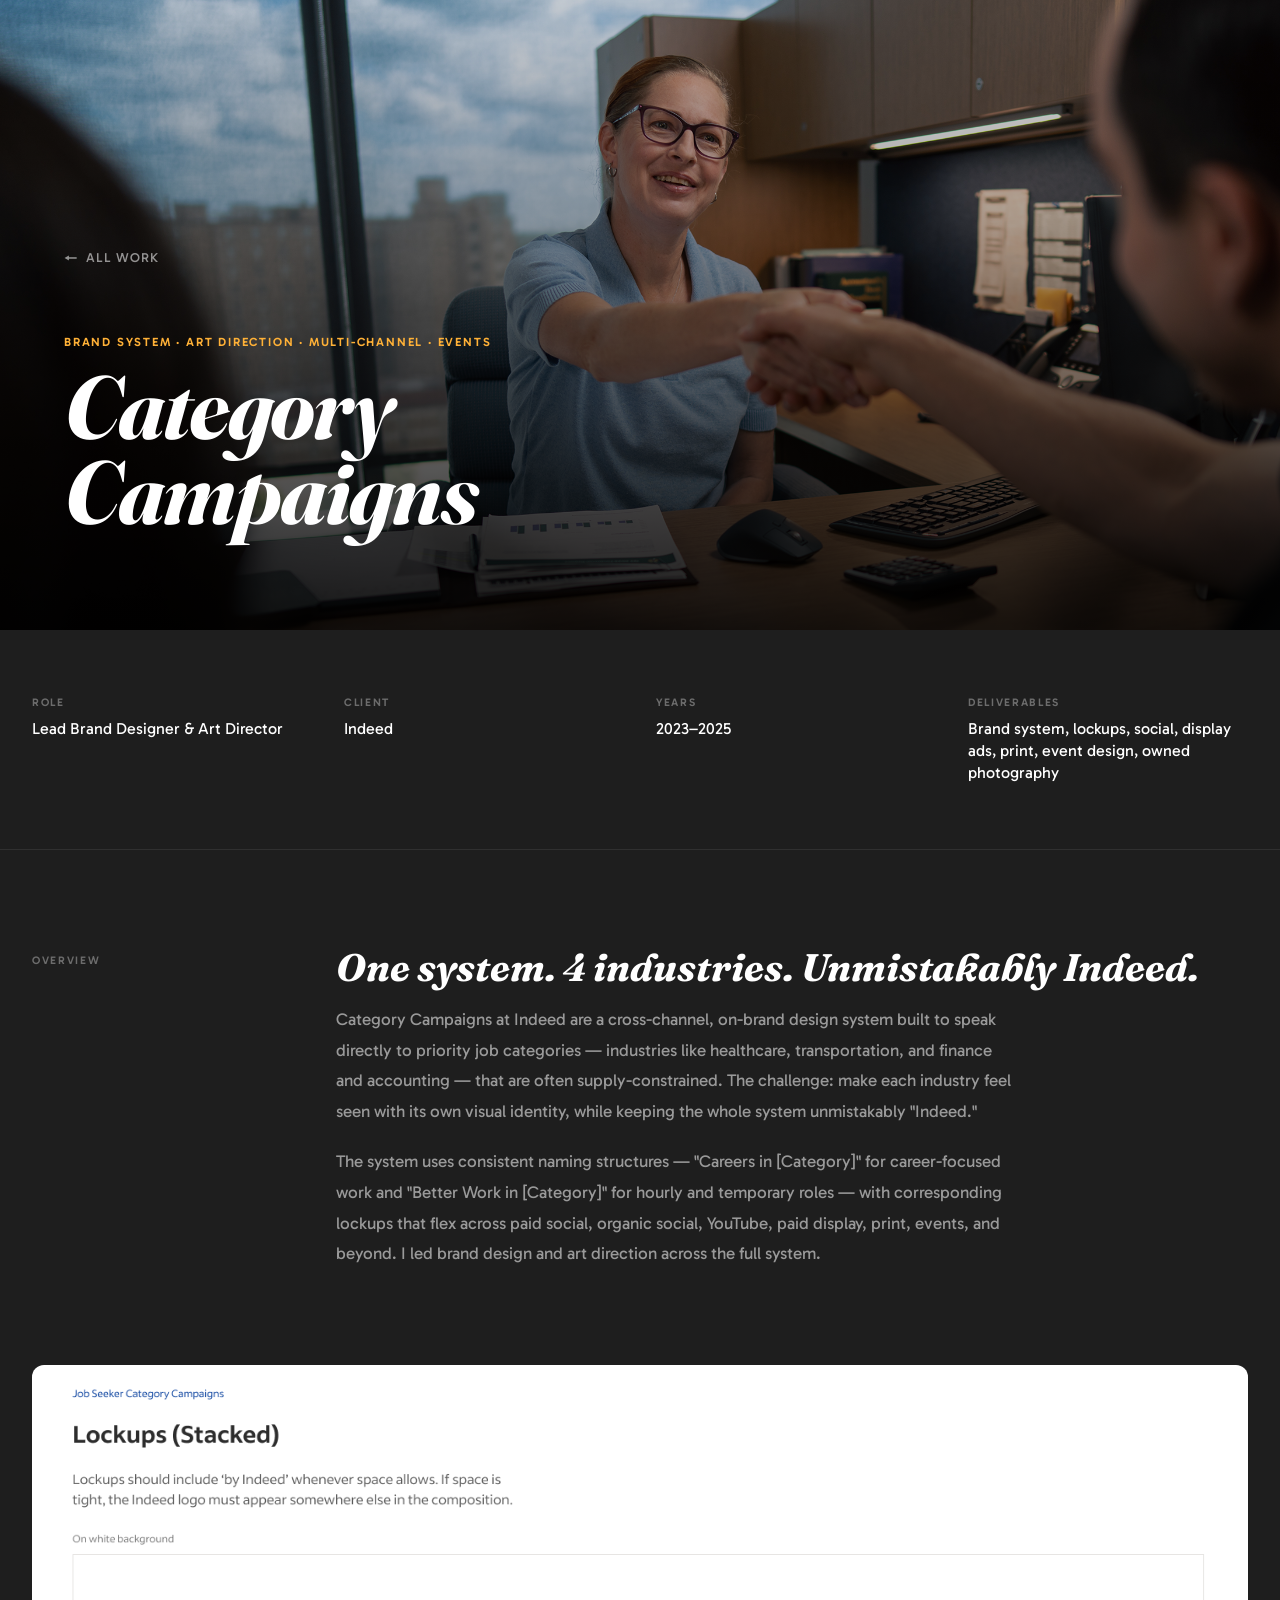
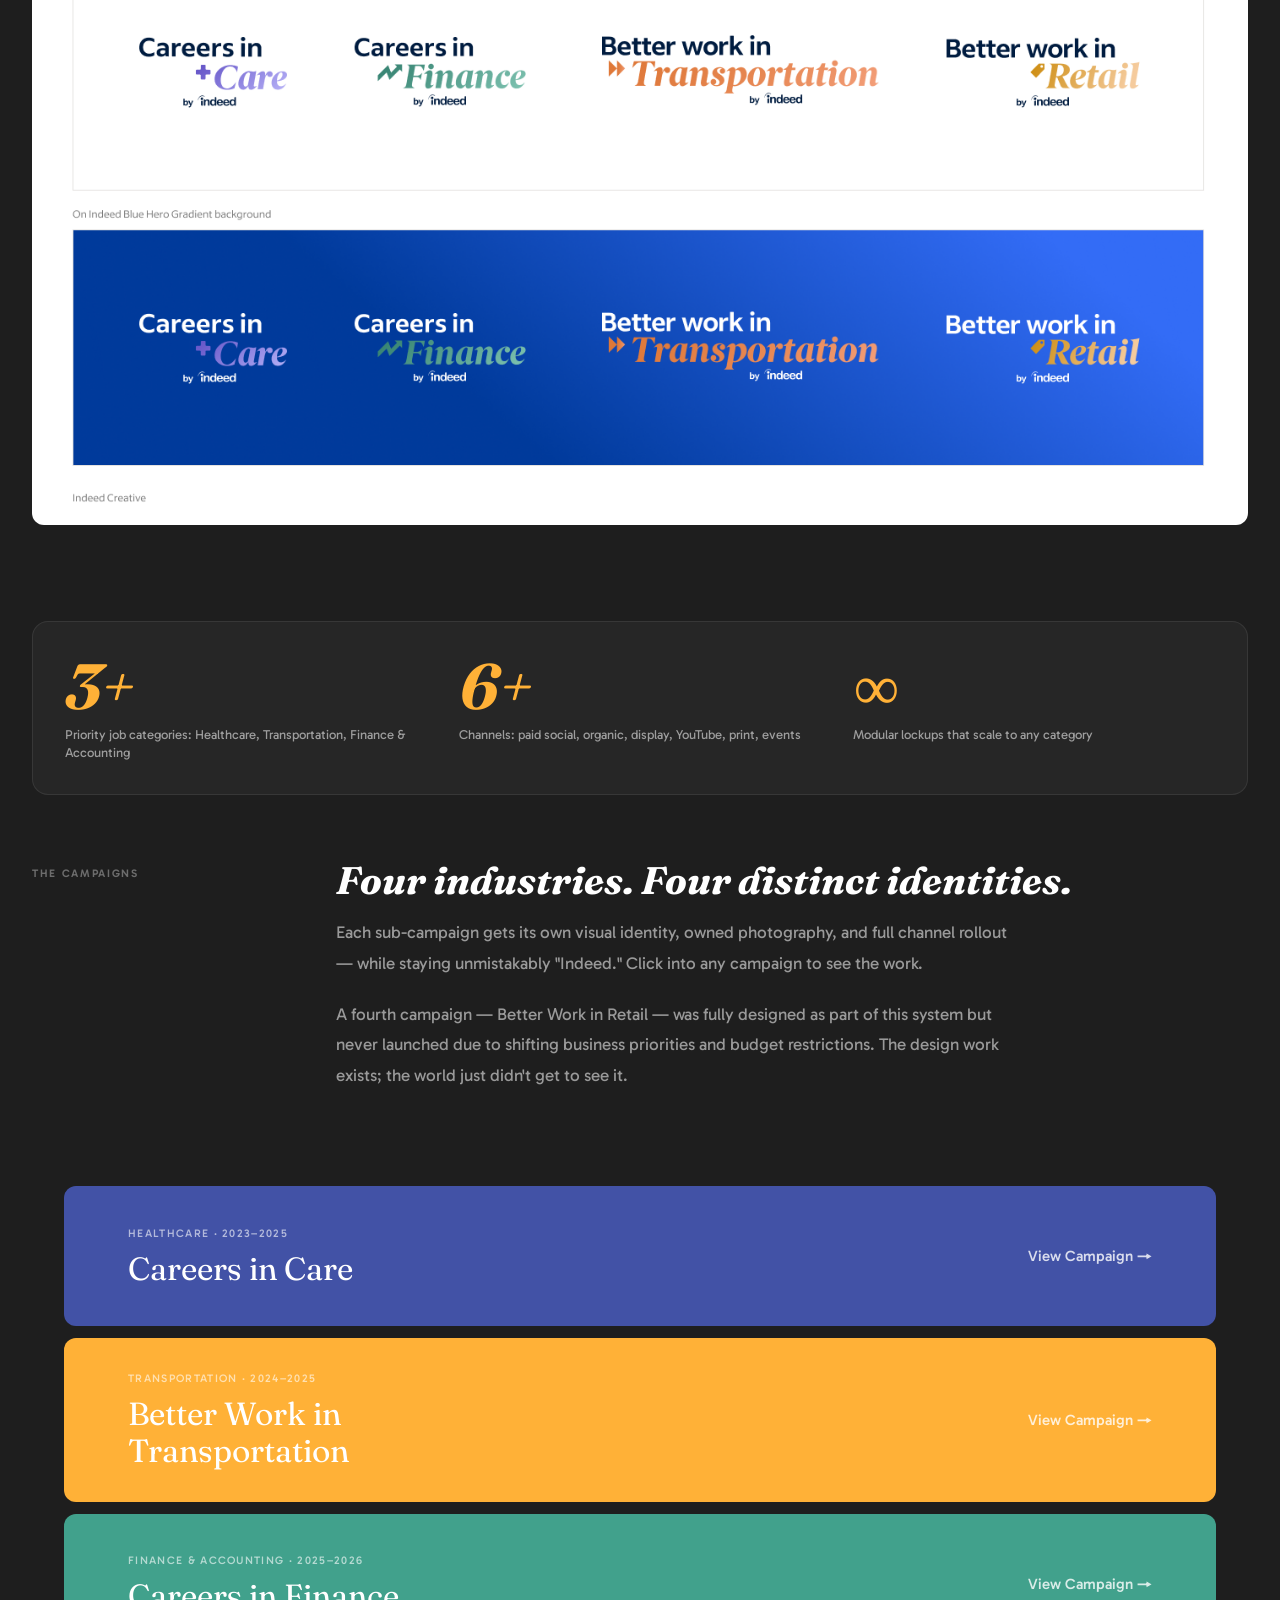
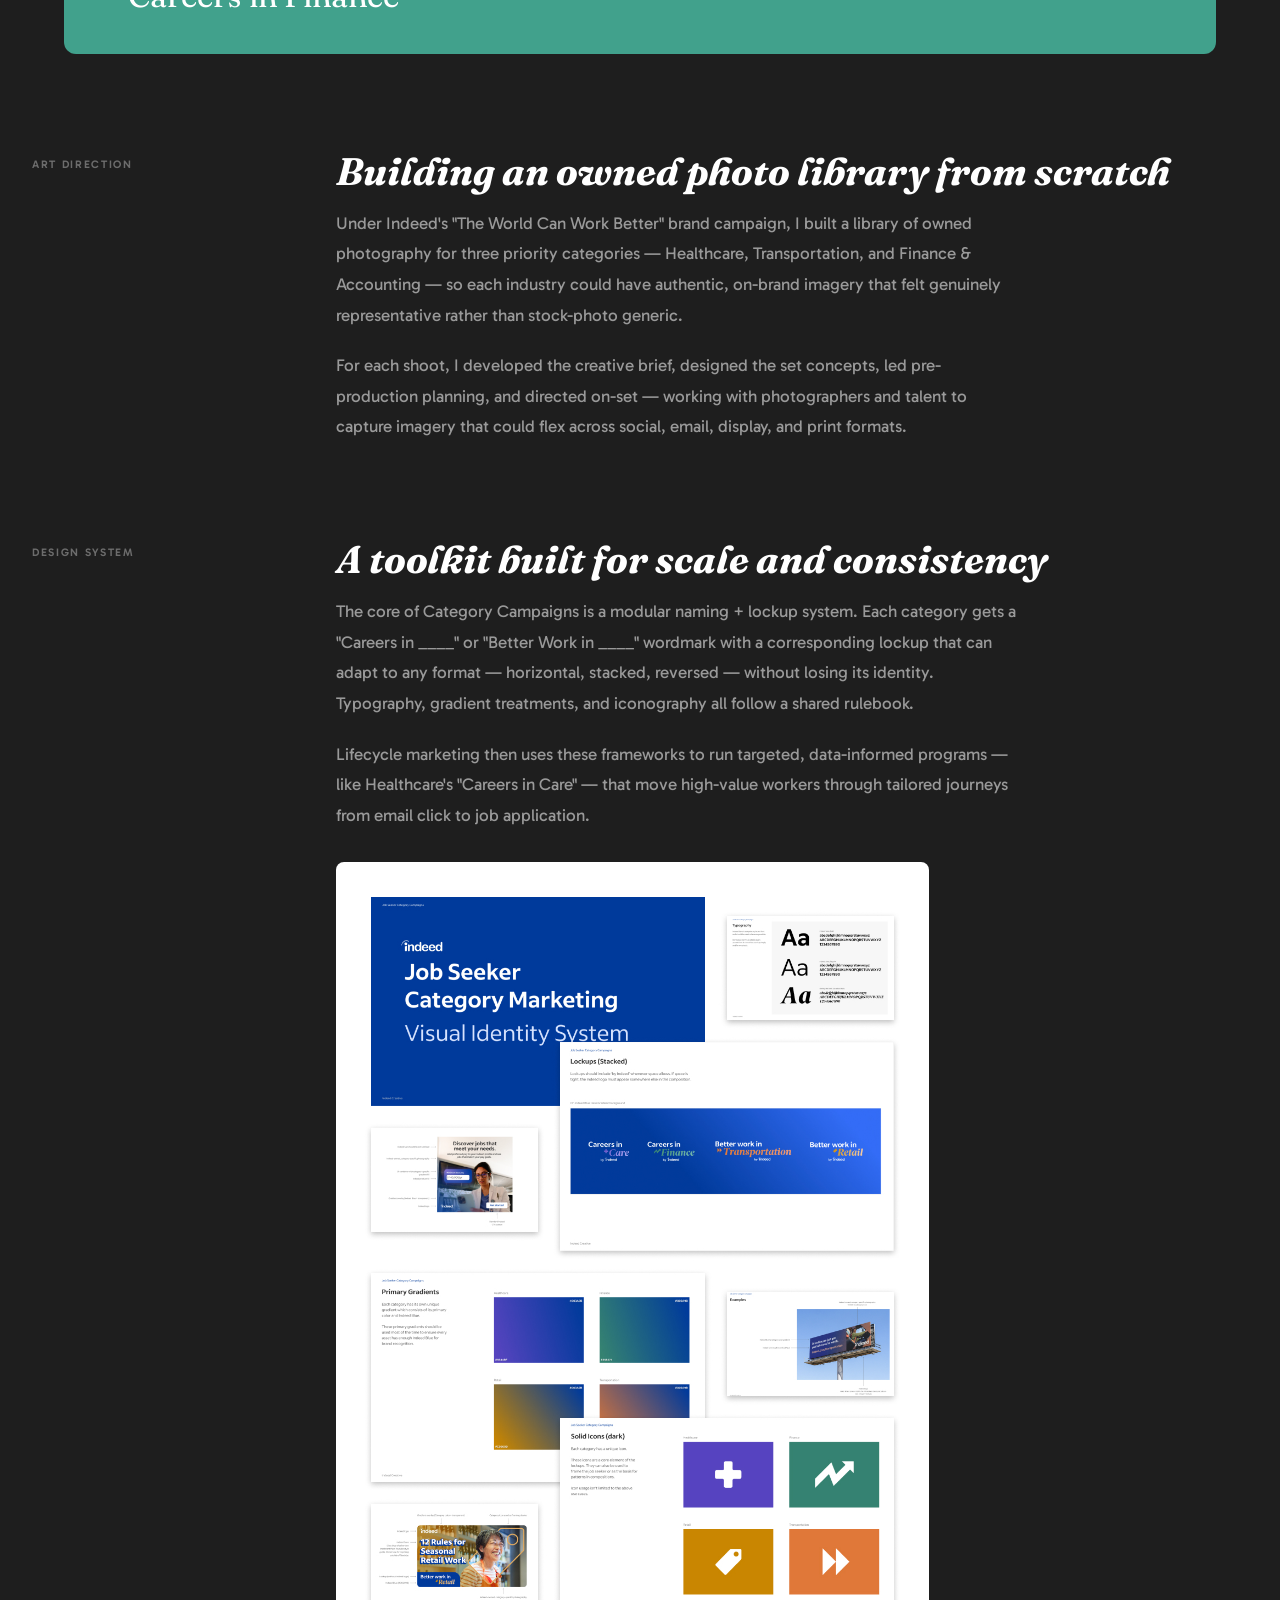
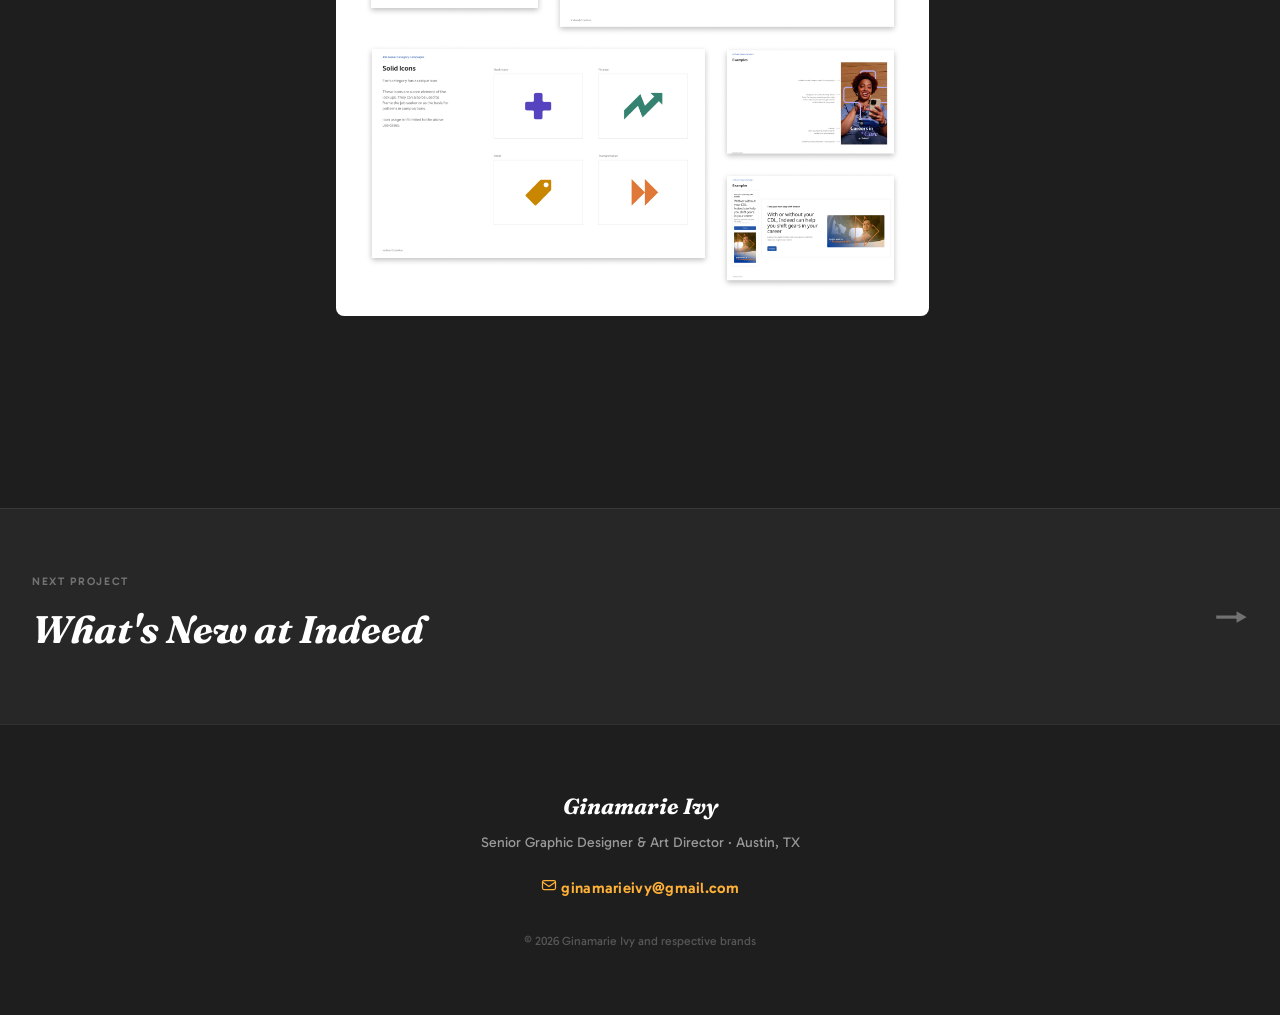
==== category-campaigns/index.html @ 4b5d66c2 "Updated Category Campaign pages; layouts, embedded videos, color" ====
<!DOCTYPE html>
<html lang="en">
<head>
  <meta charset="UTF-8">
  <meta name="viewport" content="width=device-width, initial-scale=1.0">
  <title>Category Campaigns — Ginamarie Ivy</title>
  <meta name="description" content="Category Campaigns: A cross-channel brand design system for Indeed, including Careers in Care, photoshoots, and Off the Clock event branding.">
  <link rel="stylesheet" href="../css/style.css">
  <link rel="icon" type="image/png" href="../images/favicon.png">
  <style>
    .sub-campaigns {
      display: flex;
      flex-direction: column;
      gap: 0.75rem;
      margin-bottom: var(--space-xl);
      padding: 0 var(--space-md);
      max-width: var(--max-width);
      margin-left: auto;
      margin-right: auto;
    }
    .sub-campaign-card {
      display: flex;
      align-items: center;
      justify-content: space-between;
      padding: var(--space-md) var(--space-lg);
      border-radius: 12px;
      text-decoration: none;
      min-height: 140px;
      transition: transform 0.2s ease, box-shadow 0.2s ease;
    }
    .sub-campaign-card:hover {
      transform: translateY(-3px);
      box-shadow: 0 12px 40px rgba(0,0,0,0.25);
    }
    .sub-campaign-card__left {
      display: flex;
      flex-direction: column;
    }
    .sub-campaign-card__eyebrow {
      font-size: 0.6875rem;
      font-weight: 500;
      letter-spacing: 0.12em;
      text-transform: uppercase;
      color: rgba(255,255,255,0.6);
      margin-bottom: 0.5rem;
    }
    .sub-campaign-card__title {
      font-family: var(--font-display);
      font-size: clamp(1.5rem, 2.5vw, 2.25rem);
      font-weight: 400;
      color: #fff;
      margin: 0;
      line-height: 1.15;
    }
    .sub-campaign-card__cta {
      font-size: 0.9375rem;
      font-weight: 500;
      color: rgba(255,255,255,0.8);
      white-space: nowrap;
      transition: color 0.2s ease;
    }
    .sub-campaign-card:hover .sub-campaign-card__cta {
      color: #fff;
    }
  </style>
</head>
<body>

  <!-- NAV -->
  <nav class="nav" id="nav">
    <div class="nav__inner">
      <a href="../index.html" class="nav__logo" aria-label="Back to home">
        <div class="nav__logo-mark"><img src="../images/favicon.png" alt="Ginamarie Ivy logo" style="width:100%;height:100%;object-fit:cover;border-radius:5px;"></div>
        <span>Ginamarie Ivy</span>
      </a>
      <ul class="nav__links">
        <li><a href="../index.html#work" class="nav__link">Work</a></li>
        <li><a href="../about.html" class="nav__link">About</a></li>
        <li><a href="#" class="nav__link nav__link--contact js-email-link">Contact</a></li>
      </ul>
    </div>
  </nav>

  <!-- HERO -->
  <header class="cs-hero">
    <img src="../images/heroes/category-campaigns-hero.png" alt="Category Campaigns" class="cs-hero__bg" style="object-fit:cover;object-position:center;">
    <div class="cs-hero__overlay" aria-hidden="true"></div>
    <div class="cs-hero__content" style="max-width: var(--max-width); margin: 0 auto; width: 100%; padding: 0 var(--space-md);">
      <a href="../index.html#work" class="cs-hero__back">
        <span class="cs-hero__back-arrow">←</span>
        All Work
      </a>
      <p class="cs-hero__eyebrow">Brand System · Art Direction · Multi-Channel · Events</p>
      <h1 class="cs-hero__title">Category<br>Campaigns</h1>
    </div>
  </header>

  <!-- META -->
  <div class="cs-meta">
    <div class="cs-meta__inner">
      <div class="cs-meta__item">
        <p class="cs-meta__label">Role</p>
        <p class="cs-meta__value">Lead Brand Designer &amp; Art Director</p>
      </div>
      <div class="cs-meta__item">
        <p class="cs-meta__label">Client</p>
        <p class="cs-meta__value">Indeed</p>
      </div>
      <div class="cs-meta__item">
        <p class="cs-meta__label">Years</p>
        <p class="cs-meta__value">2023–2025</p>
      </div>
      <div class="cs-meta__item">
        <p class="cs-meta__label">Deliverables</p>
        <p class="cs-meta__value">Brand system, lockups, social, display ads, print, event design, owned photography</p>
      </div>
    </div>
  </div>

  <!-- BODY -->
  <div class="cs-body">

    <!-- Overview -->
    <div class="cs-section fade-up">
      <p class="cs-section__label">Overview</p>
      <div class="cs-section__content">
        <h3>One system. 4 industries. Unmistakably Indeed.</h3>
        <p>
          Category Campaigns at Indeed are a cross-channel, on-brand design system built to speak
          directly to priority job categories — industries like healthcare, transportation, and
          finance and accounting — that are often supply-constrained. The challenge: make each
          industry feel seen with its own visual identity, while keeping the whole system
          unmistakably "Indeed."
        </p>
        <p>
          The system uses consistent naming structures — "Careers in [Category]" for career-focused
          work and "Better Work in [Category]" for hourly and temporary roles — with corresponding
          lockups that flex across paid social, organic social, YouTube, paid display, print,
          events, and beyond. I led brand design and art direction across the full system.
        </p>
      </div>
    </div>

    <!-- Campaign lockups -->
    <div class="cs-gallery__grid fade-up">
      <div class="cs-gallery__item">
        <img src="../images/category/Category-Lockups-Stacked.png" alt="Category Campaign lockups">
      </div>
    </div>

    <!-- Stats -->
    <div class="cs-stats fade-up">
      <div>
        <p class="cs-stat__number">3+</p>
        <p class="cs-stat__label">Priority job categories: Healthcare, Transportation, Finance &amp; Accounting</p>
      </div>
      <div>
        <p class="cs-stat__number">6+</p>
        <p class="cs-stat__label">Channels: paid social, organic, display, YouTube, print, events</p>
      </div>
      <div>
        <p class="cs-stat__number">∞</p>
        <p class="cs-stat__label">Modular lockups that scale to any category</p>
      </div>
    </div>

    <!-- The Campaigns -->
    <div class="cs-section fade-up">
      <p class="cs-section__label">The Campaigns</p>
      <div class="cs-section__content">
        <h3>Four industries. Four distinct identities.</h3>
        <p>
          Each sub-campaign gets its own visual identity, owned photography, and full channel
          rollout — while staying unmistakably "Indeed." Click into any campaign to see the work.
        </p>
        <p>
          A fourth campaign — Better Work in Retail — was fully designed as part of this system
          but never launched due to shifting business priorities and budget restrictions. The design work exists;
          the world just didn't get to see it.
        </p>
      </div>
    </div>

    <!-- Campaign cards -->
    <div class="sub-campaigns fade-up">

      <a href="careers-in-care.html" class="sub-campaign-card" style="background: var(--purple);">
        <div class="sub-campaign-card__left">
          <p class="sub-campaign-card__eyebrow">Healthcare · 2023–2025</p>
          <h3 class="sub-campaign-card__title">Careers in Care</h3>
        </div>
        <span class="sub-campaign-card__cta">View Campaign →</span>
      </a>

      <a href="transportation.html" class="sub-campaign-card" style="background: var(--amber);">
        <div class="sub-campaign-card__left">
          <p class="sub-campaign-card__eyebrow">Transportation · 2024–2025</p>
          <h3 class="sub-campaign-card__title">Better Work in<br>Transportation</h3>
        </div>
        <span class="sub-campaign-card__cta">View Campaign →</span>
      </a>

      <a href="finance.html" class="sub-campaign-card" style="background: var(--teal);">
        <div class="sub-campaign-card__left">
          <p class="sub-campaign-card__eyebrow">Finance &amp; Accounting · 2025–2026</p>
          <h3 class="sub-campaign-card__title">Careers in Finance</h3>
        </div>
        <span class="sub-campaign-card__cta">View Campaign →</span>
      </a>

    </div>

    <!-- Photoshoot Art Direction -->
    <div class="cs-section fade-up">
      <p class="cs-section__label">Art Direction</p>
      <div class="cs-section__content">
        <h3>Building an owned photo library from scratch</h3>
        <p>
          Under Indeed's "The World Can Work Better" brand campaign, I built a library of owned
          photography for three priority categories — Healthcare, Transportation, and Finance &amp;
          Accounting — so each industry could have authentic, on-brand imagery that felt genuinely
          representative rather than stock-photo generic.
        </p>
        <p>
          For each shoot, I developed the creative brief, designed the set concepts, led pre-production
          planning, and directed on-set — working with photographers and talent to capture imagery that
          could flex across social, email, display, and print formats.
        </p>
      </div>
    </div>

    <!-- Design System -->
    <div class="cs-section fade-up">
      <p class="cs-section__label">Design System</p>
      <div class="cs-section__content">
        <h3>A toolkit built for scale and consistency</h3>
        <p>
          The core of Category Campaigns is a modular naming + lockup system. Each category gets a
          "Careers in ____" or "Better Work in ____" wordmark with a corresponding lockup that can
          adapt to any format — horizontal, stacked, reversed — without losing its identity. Typography,
          gradient treatments, and iconography all follow a shared rulebook.
        </p>
        <p>
          Lifecycle marketing then uses these frameworks to run targeted, data-informed programs
          — like Healthcare's "Careers in Care" — that move high-value workers through tailored
          journeys from email click to job application.
        </p>
        <img src="../images/category/Category-Layout-Long.jpg" alt="Category Campaigns design system layout" style="width:65%; height:auto; display:block; border-radius:8px; margin-top: var(--space-md);">
      </div>
    </div>

  </div>

  <!-- NEXT PROJECT -->
  <a href="../whats-new/index.html" class="cs-next">
    <div class="cs-next__inner">
      <div>
        <p class="cs-next__label">Next Project</p>
        <p class="cs-next__title">What's New at Indeed</p>
      </div>
      <span class="cs-next__arrow">→</span>
    </div>
  </a>

  <!-- FOOTER -->
  <footer class="footer">
    <div class="footer__inner">
      <div class="footer__left">
        <p class="footer__name">Ginamarie Ivy</p>
        <p class="footer__tagline">Senior Graphic Designer &amp; Art Director · Austin, TX</p>
      </div>
      <div class="footer__right">
        <a href="#" class="footer__email js-email-link">
          <svg width="16" height="16" viewBox="0 0 16 16" fill="none" aria-hidden="true">
            <rect x="1.5" y="3.5" width="13" height="9" rx="1.5" stroke="currentColor" stroke-width="1.25"/>
            <path d="M1.5 5L8 9.5 14.5 5" stroke="currentColor" stroke-width="1.25"/>
          </svg>
          <span class="js-email-text"></span>
        </a>
        <p class="footer__copy">© 2026 Ginamarie Ivy and respective brands</p>
      </div>
    </div>
  </footer>

  <script src="../js/main.js"></script>
</body>
</html>
---- css/style.css ----
/* ============================================================
   GINAMARIE IVY — Portfolio Site
   Complete redesign — dark editorial aesthetic
   ============================================================ */

/* --- Google Fonts --- */
@import url('https://fonts.googleapis.com/css2?family=Fraunces:ital,opsz,wght@0,9..144,300;0,9..144,400;0,9..144,700;0,9..144,900;1,9..144,300;1,9..144,400;1,9..144,700;1,9..144,900&family=Gabarito:wght@400;500;600;700;800;900&display=swap');

/* ============================================================
   CSS CUSTOM PROPERTIES
   ============================================================ */

:root {
  /* Core colors */
  --bg:       #1E1E1E;
  --fg:       #FFFFFF;
  --fg-muted: rgba(255, 255, 255, 0.55);

  /* Brand palette */
  --purple: #4252A6;
  --amber:  #FFB137;
  --teal:   #41A18C;
  --coral:  #F36648;
  --pink:   #F297A6;

  /* Supporting dark tones */
  --purple-950: #1A1640;
  --purple-900: #2C2070;
  --purple-400: #9BA8D8;

  /* Fonts */
  --font-display: 'Fraunces', Georgia, serif;
  --font-body:    'Gabarito', sans-serif;

  /* Layout */
  --max-width:  1320px;
  --nav-height: 72px;

  /* Spacing */
  --space-xs:  0.5rem;
  --space-sm:  1rem;
  --space-md:  2rem;
  --space-lg:  4rem;
  --space-xl:  6rem;
  --space-2xl: 10rem;

  /* Transitions */
  --transition-fast: 150ms ease;
  --transition-base: 300ms ease;
  --transition-slow: 500ms cubic-bezier(0.25, 0.46, 0.45, 0.94);
}

/* ============================================================
   RESET & BASE
   ============================================================ */

*, *::before, *::after {
  box-sizing: border-box;
  margin: 0;
  padding: 0;
}

html {
  scroll-behavior: smooth;
  font-size: 16px;
}

body {
  background: var(--bg);
  color: var(--fg);
  font-family: var(--font-body);
  -webkit-font-smoothing: antialiased;
  -moz-osx-font-smoothing: grayscale;
  line-height: 1.6;
  overflow-x: hidden;
}

img {
  display: block;
  max-width: 100%;
}

a {
  color: inherit;
  text-decoration: none;
}

ul {
  list-style: none;
}

/* ============================================================
   NAVIGATION
   ============================================================ */

.nav {
  position: fixed;
  top: 0;
  left: 0;
  right: 0;
  z-index: 100;
  height: var(--nav-height);
  display: flex;
  align-items: center;
  padding: 0 var(--space-md);
  background: rgba(30, 30, 30, 0.92);
  backdrop-filter: blur(12px);
  -webkit-backdrop-filter: blur(12px);
  border-bottom: 1px solid rgba(255, 255, 255, 0.06);
  opacity: 0;
  pointer-events: none;
  transition: opacity 0.4s ease;
}

.nav.visible {
  opacity: 1;
  pointer-events: auto;
}

.nav__inner {
  width: 100%;
  max-width: var(--max-width);
  margin: 0 auto;
  display: flex;
  align-items: center;
  justify-content: space-between;
}

.nav__logo {
  display: flex;
  align-items: center;
  gap: 0.75rem;
  font-family: var(--font-body);
  font-size: 0.9375rem;
  font-weight: 600;
  letter-spacing: 0.01em;
  color: var(--fg);
  transition: opacity var(--transition-fast);
}

.nav__logo:hover {
  opacity: 0.75;
}

.nav__logo-mark {
  width: 34px;
  height: 34px;
  border-radius: 7px;
  overflow: hidden;
  flex-shrink: 0;
  display: flex;
  align-items: center;
  justify-content: center;
}

.nav__logo-mark img {
  width: 100%;
  height: 100%;
  object-fit: contain;
  border-radius: 5px;
}

.nav__links {
  display: flex;
  align-items: center;
  gap: 2rem;
}

.nav__link {
  font-family: var(--font-body);
  font-size: 0.875rem;
  font-weight: 500;
  letter-spacing: 0.08em;
  text-transform: uppercase;
  color: rgba(255, 255, 255, 0.6);
  display: inline-flex;
  align-items: center;
  line-height: 1;
  transition: color var(--transition-fast);
}

.nav__link:hover {
  color: var(--fg);
}

.nav__link--contact {
  padding: 0.6rem 1.25rem 0.5rem;
  border: 1.5px solid rgba(255, 255, 255, 0.3);
  border-radius: 100px;
  color: var(--fg);
  transition: background var(--transition-fast), border-color var(--transition-fast), color var(--transition-fast);
}

.nav__link--contact:hover {
  background: var(--fg);
  border-color: var(--fg);
  color: var(--bg);
}

/* ============================================================
   BUTTONS
   ============================================================ */

.btn {
  display: inline-flex;
  align-items: center;
  line-height: 1;
  font-family: var(--font-body);
  font-size: 0.875rem;
  font-weight: 600;
  letter-spacing: 0.08em;
  text-transform: uppercase;
  padding: 1rem 2rem 0.8rem;
  border-radius: 100px;
  cursor: pointer;
  border: none;
  transition: all 0.2s ease;
  gap: 0.5rem;
}

.btn--primary {
  background: var(--amber);
  color: #1E1E1E;
}

.btn--primary:hover {
  background: #ffc055;
  transform: translateY(-1px);
}

.btn--outline {
  background: transparent;
  color: var(--fg);
  border: 1.5px solid rgba(255, 255, 255, 0.3);
}

.btn--outline:hover {
  border-color: var(--fg);
  background: rgba(255, 255, 255, 0.06);
}

/* ============================================================
   HERO
   ============================================================ */

.hero {
  min-height: 100vh;
  background: var(--bg);
  display: flex;
  align-items: center;
  padding: var(--space-xl) var(--space-md);
  position: relative;
  overflow: hidden;
}

.hero__inner {
  width: 100%;
  max-width: var(--max-width);
  margin: 0 auto;
}

.hero__eyebrow {
  font-family: var(--font-body);
  font-size: 0.75rem;
  font-weight: 600;
  letter-spacing: 0.15em;
  text-transform: uppercase;
  color: var(--fg-muted);
  margin-bottom: 1.5rem;
  display: flex;
  align-items: center;
  gap: 0.75rem;
}

.hero__eyebrow::before {
  content: '';
  display: inline-block;
  width: 28px;
  height: 1.5px;
  background: var(--amber);
  flex-shrink: 0;
}

.hero__name {
  font-family: var(--font-display);
  font-size: clamp(3rem, 12vw, 13rem);
  font-weight: 900;
  font-style: italic;
  line-height: 0.88;
  color: var(--fg);
  margin-bottom: 3.5rem;
  letter-spacing: -0.02em;
}

.hero__name .line {
  display: block;
}

.hero__tagline {
  font-family: var(--font-body);
  font-size: 1.125rem;
  font-weight: 400;
  color: var(--fg-muted);
  line-height: 1.7;
  margin-top: 2rem;
  max-width: 480px;
}

.hero__cta {
  display: flex;
  flex-direction: row;
  align-items: center;
  gap: 1rem;
  margin-top: 3rem;
  flex-wrap: wrap;
}

.hero__scroll {
  position: absolute;
  bottom: 2rem;
  left: 50%;
  transform: translateX(-50%);
  color: rgba(255, 255, 255, 0.3);
  line-height: 1;
  margin: 0;
}

/* ============================================================
   PROJECT ROWS (homepage)
   ============================================================ */

.project-row {
  width: 100%;
  min-height: 85vh;
  display: flex;
  flex-direction: row;
  cursor: pointer;
  text-decoration: none;
  color: inherit;
  margin-bottom: -1px;
}

.project-row--reverse {
  flex-direction: row-reverse;
}

/* Color panel — left (or right for reverse) */
.project-row__color-panel {
  width: 42%;
  min-height: 85vh;
  display: flex;
  flex-direction: column;
  justify-content: flex-end;
  padding: 3.5rem;
  position: relative;
  overflow: hidden;
  flex-shrink: 0;
}

/* Decorative blob shape */
.project-shape {
  position: absolute;
  top: -2rem;
  right: -2rem;
  width: 260px;
  height: 260px;
  opacity: 0.25;
  pointer-events: none;
  object-fit: contain;
}

/* Info layer sits above the shape */
.project-row__info {
  position: relative;
  z-index: 2;
}

.project-row__eyebrow {
  font-family: var(--font-body);
  font-size: 0.7rem;
  font-weight: 600;
  letter-spacing: 0.18em;
  text-transform: uppercase;
  color: rgba(0, 0, 0, 0.55);
  margin-bottom: 1rem;
}

.project-row__title {
  font-family: var(--font-display);
  font-size: clamp(2.5rem, 5vw, 4.5rem);
  font-weight: 700;
  font-style: italic;
  color: #1E1E1E;
  line-height: 1.05;
  margin-bottom: 1.5rem;
}

.project-row__tags {
  display: flex;
  flex-wrap: wrap;
  gap: 0.5rem;
  margin-bottom: 2rem;
}

.project-row__tag {
  font-family: var(--font-body);
  font-size: 0.7rem;
  font-weight: 600;
  letter-spacing: 0.1em;
  text-transform: uppercase;
  padding: 0.4rem 0.875rem 0.3rem;
  border-radius: 100px;
  background: rgba(0, 0, 0, 0.12);
  color: rgba(0, 0, 0, 0.65);
  display: inline-flex;
  align-items: center;
  line-height: 1;
}

.project-row__cta {
  font-family: var(--font-body);
  font-size: 0.8rem;
  font-weight: 700;
  letter-spacing: 0.12em;
  text-transform: uppercase;
  color: #1E1E1E;
  display: inline-flex;
  align-items: center;
  gap: 0.5rem;
  transition: gap 0.2s ease;
}

.project-row:hover .project-row__cta {
  gap: 0.875rem;
}

/* Image panel — right (or left for reverse) */
.project-row__image-panel {
  flex: 1;
  min-height: 85vh;
  position: relative;
  overflow: hidden;
}

.project-row__image-panel img {
  position: absolute;
  inset: 0;
  width: 100%;
  height: 100%;
  object-fit: cover;
  display: block;
  transition: transform 0.6s ease;
}

.project-row:hover .project-row__image-panel img {
  transform: scale(1.03);
}

/* ============================================================
   FOOTER
   ============================================================ */

.footer {
  padding: 4rem 2rem;
  text-align: center;
  border-top: 1px solid rgba(255, 255, 255, 0.08);
  background: var(--bg);
}

.footer__name {
  font-family: var(--font-display);
  font-size: 1.375rem;
  font-weight: 700;
  font-style: italic;
  color: var(--fg);
  margin-bottom: 0.5rem;
}

.footer__tagline {
  font-family: var(--font-body);
  font-size: 0.875rem;
  font-weight: 400;
  color: var(--fg-muted);
  margin-bottom: 1.25rem;
}

.footer__email {
  display: inline-block;
  font-family: var(--font-body);
  font-size: 0.9375rem;
  font-weight: 600;
  color: var(--amber);
  letter-spacing: 0.02em;
  margin-bottom: 2rem;
  transition: opacity var(--transition-fast);
}

.footer__email:hover {
  opacity: 0.75;
}

.footer__copy {
  font-family: var(--font-body);
  font-size: 0.75rem;
  color: rgba(255, 255, 255, 0.25);
}

/* ============================================================
   ANIMATIONS
   ============================================================ */

.fade-up {
  opacity: 0;
  transform: translateY(40px);
  transition: opacity 0.7s ease, transform 0.7s ease;
}

.fade-up.visible {
  opacity: 1;
  transform: none;
}

.fade-up:nth-child(2) { transition-delay: 100ms; }
.fade-up:nth-child(3) { transition-delay: 200ms; }
.fade-up:nth-child(4) { transition-delay: 300ms; }
.fade-up:nth-child(5) { transition-delay: 400ms; }

@keyframes pulse-dot {
  0%, 100% { opacity: 1; transform: scale(1); }
  50%       { opacity: 0.5; transform: scale(0.7); }
}

@media (prefers-reduced-motion: reduce) {
  .fade-up {
    opacity: 1;
    transform: none;
    transition: none;
  }

  .project-row__image-panel img,
  .project-row:hover .project-row__image-panel img {
    transition: none;
    transform: none;
  }
}

/* ============================================================
   AWARDS RIBBON (retained from previous design)
   ============================================================ */

.awards-ribbon {
  padding: 1.25rem 2rem;
  background: rgba(255, 255, 255, 0.04);
  border-top: 1px solid rgba(255, 255, 255, 0.06);
  border-bottom: 1px solid rgba(255, 255, 255, 0.06);
  overflow: hidden;
}

.awards-ribbon__track {
  display: flex;
  align-items: center;
  gap: var(--space-xl);
  animation: marquee 22s linear infinite;
  white-space: nowrap;
}

.awards-ribbon__item {
  display: flex;
  align-items: center;
  gap: 0.75rem;
  font-family: var(--font-body);
  font-size: 0.75rem;
  font-weight: 500;
  letter-spacing: 0.1em;
  text-transform: uppercase;
  color: rgba(255, 255, 255, 0.35);
  flex-shrink: 0;
}

.awards-ribbon__item--highlight {
  color: var(--amber);
}

.awards-ribbon__dot {
  width: 4px;
  height: 4px;
  border-radius: 50%;
  background: rgba(255, 255, 255, 0.15);
  flex-shrink: 0;
}

@keyframes marquee {
  from { transform: translateX(0); }
  to   { transform: translateX(-50%); }
}

/* ============================================================
   CASE STUDY PAGES
   ============================================================ */

/* Hero */
.cs-hero {
  min-height: 70vh;
  display: flex;
  align-items: flex-end;
  position: relative;
  overflow: hidden;
  padding: calc(var(--nav-height) + var(--space-md)) var(--space-md) var(--space-lg);
  background: var(--bg);
}

.cs-hero__bg {
  position: absolute;
  inset: 0;
  object-fit: cover;
  width: 100%;
  height: 100%;
}

.cs-hero__bg-placeholder {
  position: absolute;
  inset: 0;
}

.cs-hero__overlay {
  position: absolute;
  inset: 0;
  background: linear-gradient(to top, rgba(0, 0, 0, 0.88) 0%, rgba(0, 0, 0, 0.35) 60%, rgba(0, 0, 0, 0.15) 100%);
}

.cs-hero__content {
  position: relative;
  max-width: var(--max-width);
  margin: 0 auto;
  width: 100%;
}

.cs-hero__back {
  display: inline-flex;
  align-items: center;
  gap: 0.5rem;
  font-family: var(--font-body);
  font-size: 0.8125rem;
  font-weight: 500;
  letter-spacing: 0.08em;
  text-transform: uppercase;
  color: rgba(255, 255, 255, 0.55);
  margin-bottom: var(--space-lg);
  transition: color var(--transition-fast), gap var(--transition-fast);
}

.cs-hero__back:hover {
  color: var(--fg);
  gap: 0.75rem;
}

.cs-hero__back:hover .cs-hero__back-arrow {
  transform: translateX(-3px);
}

.cs-hero__back-arrow {
  transition: transform var(--transition-fast);
}

.cs-hero__eyebrow {
  font-family: var(--font-body);
  font-size: 0.75rem;
  font-weight: 600;
  letter-spacing: 0.15em;
  text-transform: uppercase;
  color: var(--amber);
  margin-bottom: 0.75rem;
}

.cs-hero__title {
  font-family: var(--font-display);
  font-size: clamp(3rem, 7vw, 7rem);
  font-weight: 700;
  font-style: italic;
  line-height: 0.95;
  letter-spacing: -0.02em;
  color: var(--fg);
  margin-bottom: var(--space-md);
}

.cs-hero__awards {
  display: flex;
  flex-wrap: wrap;
  gap: 0.5rem;
  margin-bottom: var(--space-md);
}

/* Metadata strip */
.cs-meta {
  padding: var(--space-lg) var(--space-md);
  border-bottom: 1px solid rgba(255, 255, 255, 0.08);
  background: var(--bg);
}

.cs-meta__inner {
  max-width: var(--max-width);
  margin: 0 auto;
  display: grid;
  grid-template-columns: repeat(4, 1fr);
  gap: var(--space-md);
}

.cs-meta__label {
  font-family: var(--font-body);
  font-size: 0.6875rem;
  font-weight: 600;
  letter-spacing: 0.15em;
  text-transform: uppercase;
  color: rgba(255, 255, 255, 0.35);
  margin-bottom: 0.375rem;
}

.cs-meta__value {
  font-family: var(--font-body);
  font-size: 1rem;
  font-weight: 400;
  color: var(--fg);
  line-height: 1.4;
}

/* Case study body */
.cs-body {
  max-width: var(--max-width);
  margin: 0 auto;
  padding: var(--space-xl) var(--space-md);
  background: var(--bg);
}

.cs-section {
  margin-bottom: var(--space-xl);
  display: grid;
  grid-template-columns: 240px 1fr;
  gap: var(--space-lg);
}

.cs-section__label {
  font-family: var(--font-body);
  font-size: 0.6875rem;
  font-weight: 600;
  letter-spacing: 0.15em;
  text-transform: uppercase;
  color: rgba(255, 255, 255, 0.35);
  padding-top: 0.375rem;
  position: sticky;
  top: calc(var(--nav-height) + var(--space-md));
  height: fit-content;
}

.cs-section__content h3 {
  font-family: var(--font-display);
  font-size: clamp(1.75rem, 3vw, 2.75rem);
  font-weight: 700;
  font-style: italic;
  color: var(--fg);
  line-height: 1.1;
  margin-bottom: var(--space-sm);
}

.cs-section__content p {
  font-family: var(--font-body);
  font-size: 1.0625rem;
  line-height: 1.8;
  color: var(--fg-muted);
  margin-bottom: 1.25rem;
  max-width: 680px;
}

.cs-section__content p:last-child {
  margin-bottom: 0;
}

.cs-highlight {
  background: rgba(255, 255, 255, 0.05);
  border-left: 3px solid var(--amber);
  padding: 1.25rem 1.5rem;
  border-radius: 0 8px 8px 0;
  margin: var(--space-md) 0;
}

.cs-highlight p {
  font-family: var(--font-display);
  font-size: 1.375rem;
  font-style: italic;
  font-weight: 400;
  color: var(--fg);
  line-height: 1.5;
  margin-bottom: 0;
}

/* Gallery */
.cs-gallery {
  padding: var(--space-md) var(--space-md) var(--space-xl);
  background: rgba(255, 255, 255, 0.03);
}

.cs-gallery__inner {
  max-width: var(--max-width);
  margin: 0 auto;
}

.cs-gallery__label {
  font-family: var(--font-body);
  font-size: 0.75rem;
  font-weight: 600;
  letter-spacing: 0.15em;
  text-transform: uppercase;
  color: rgba(255, 255, 255, 0.35);
  margin-bottom: var(--space-md);
}

.cs-gallery__grid {
  display: grid;
  gap: 1rem;
  margin-bottom: var(--space-xl);
}

.cs-gallery__grid--2col {
  grid-template-columns: 1fr 1fr;
}

.cs-gallery__grid--3col {
  grid-template-columns: 1fr 1fr 1fr;
}

.cs-gallery__grid--asymmetric {
  grid-template-columns: 2fr 1fr;
}

.cs-gallery__item {
  border-radius: 12px;
  overflow: hidden;
  background: rgba(255, 255, 255, 0.06);
}

.cs-gallery__item img {
  width: 100%;
  height: 100%;
  object-fit: cover;
  display: block;
  transition: transform var(--transition-slow);
}

.cs-gallery__item:hover img {
  transform: scale(1.02);
}

.cs-caption {
  font-size: 0.75rem;
  font-family: var(--font-body);
  letter-spacing: 0.1em;
  text-transform: uppercase;
  color: rgba(255, 180, 60, 0.45);
  text-align: center;
  margin-top: 0.75rem;
  margin-bottom: var(--space-md);
}

.cs-gallery__item-placeholder {
  width: 100%;
  min-height: 300px;
  display: flex;
  align-items: center;
  justify-content: center;
  font-size: 2rem;
  color: rgba(255, 255, 255, 0.2);
}

.cs-gallery__caption {
  font-family: var(--font-body);
  font-size: 0.8125rem;
  color: rgba(255, 255, 255, 0.35);
  margin-top: 0.5rem;
  padding: 0 0.25rem;
}

/* Stats row */
.cs-stats {
  display: grid;
  grid-template-columns: repeat(3, 1fr);
  gap: var(--space-md);
  margin: var(--space-lg) 0;
  padding: var(--space-md);
  background: rgba(255, 255, 255, 0.04);
  border: 1px solid rgba(255, 255, 255, 0.08);
  border-radius: 16px;
}

.cs-stat__number {
  font-family: var(--font-display);
  font-size: clamp(2.5rem, 5vw, 4rem);
  font-weight: 700;
  font-style: italic;
  color: var(--amber);
  line-height: 1;
  margin-bottom: 0.5rem;
}

.cs-stat__label {
  font-family: var(--font-body);
  font-size: 0.8125rem;
  color: var(--fg-muted);
  line-height: 1.4;
}

/* Next project nav */
.cs-next {
  background: rgba(255, 255, 255, 0.04);
  border-top: 1px solid rgba(255, 255, 255, 0.08);
  padding: var(--space-lg) var(--space-md);
  display: block;
  text-decoration: none;
  transition: background var(--transition-base);
}

.cs-next:hover {
  background: rgba(255, 255, 255, 0.07);
}

.cs-next__inner {
  max-width: var(--max-width);
  margin: 0 auto;
  display: flex;
  align-items: center;
  justify-content: space-between;
}

.cs-next__label {
  font-family: var(--font-body);
  font-size: 0.6875rem;
  font-weight: 600;
  letter-spacing: 0.15em;
  text-transform: uppercase;
  color: rgba(255, 255, 255, 0.35);
  margin-bottom: 0.5rem;
}

.cs-next__title {
  font-family: var(--font-display);
  font-size: clamp(1.75rem, 3vw, 3rem);
  font-weight: 700;
  font-style: italic;
  color: var(--fg);
}

.cs-next__arrow {
  font-size: 2rem;
  color: rgba(255, 255, 255, 0.35);
  transition: color var(--transition-base), transform var(--transition-base);
}

.cs-next:hover .cs-next__arrow {
  color: var(--fg);
  transform: translateX(8px);
}

/* ============================================================
   ABOUT PAGE
   ============================================================ */

.about-hero {
  min-height: 60vh;
  padding: var(--nav-height) var(--space-md) var(--space-xl);
  display: flex;
  align-items: center;
  background: var(--bg);
  position: relative;
  overflow: hidden;
}


.about-hero__inner {
  max-width: var(--max-width);
  margin: 0 auto;
  width: 100%;
  display: grid;
  grid-template-columns: 1fr 380px;
  gap: var(--space-xl);
  align-items: center;
}

.about-hero__eyebrow {
  font-family: var(--font-body);
  font-size: 0.75rem;
  font-weight: 600;
  letter-spacing: 0.15em;
  text-transform: uppercase;
  color: var(--amber);
  margin-bottom: var(--space-sm);
}

.about-hero__title {
  font-family: var(--font-display);
  font-size: clamp(3rem, 6vw, 6rem);
  font-weight: 700;
  font-style: italic;
  line-height: 1;
  letter-spacing: -0.02em;
  color: var(--fg);
  margin-bottom: var(--space-md);
}

.about-hero__bio {
  font-family: var(--font-body);
  font-size: 1.125rem;
  line-height: 1.8;
  color: var(--fg-muted);
  max-width: 580px;
}

.about-hero__photo {
  border-radius: 16px;
  overflow: hidden;
  aspect-ratio: 3/4;
  background: rgba(66, 82, 166, 0.3);
  display: flex;
  align-items: center;
  justify-content: center;
  font-size: 4rem;
}

.about-hero__photo img {
  width: 100%;
  height: 100%;
  object-fit: cover;
}

/* About body */
.about-body {
  max-width: var(--max-width);
  margin: 0 auto;
  padding: var(--space-xl) var(--space-md);
  display: grid;
  grid-template-columns: 1fr 1fr;
  gap: var(--space-xl);
  background: var(--bg);
}

.about-section__label {
  font-family: var(--font-body);
  font-size: 0.6875rem;
  font-weight: 600;
  letter-spacing: 0.15em;
  text-transform: uppercase;
  color: rgba(255, 255, 255, 0.35);
  margin-bottom: var(--space-sm);
}

.about-section__title {
  font-family: var(--font-display);
  font-size: 2rem;
  font-weight: 700;
  font-style: italic;
  color: var(--fg);
  margin-bottom: 1.25rem;
}

.about-section p {
  font-family: var(--font-body);
  font-size: 1rem;
  line-height: 1.8;
  color: var(--fg-muted);
  margin-bottom: 1rem;
}

.skills-grid {
  display: grid;
  grid-template-columns: 1fr 1fr;
  gap: 0.5rem;
  margin-top: var(--space-sm);
}

.skill-item {
  display: flex;
  align-items: center;
  gap: 0.5rem;
  font-family: var(--font-body);
  font-size: 0.875rem;
  color: var(--fg-muted);
}

.skill-item::before {
  content: '';
  width: 6px;
  height: 6px;
  border-radius: 50%;
  background: var(--amber);
  flex-shrink: 0;
}

/* Cannes Badge */
.cannes-badge {
  position: absolute;
  top: var(--space-sm);
  left: var(--space-sm);
  display: flex;
  align-items: center;
  gap: 0.375rem;
  background: linear-gradient(135deg, #8B6914, #D4AF37, #B8860B);
  color: #1a0f00;
  font-family: var(--font-body);
  font-size: 0.6875rem;
  font-weight: 600;
  letter-spacing: 0.08em;
  text-transform: uppercase;
  padding: 0.375rem 0.875rem;
  border-radius: 100px;
  box-shadow: 0 2px 12px rgba(180, 130, 0, 0.4);
}

.cannes-badge__icon {
  font-size: 0.875rem;
}

/* Project card tags (used in some case study pages) */
.project-card__tag {
  font-family: var(--font-body);
  font-size: 0.6875rem;
  font-weight: 500;
  letter-spacing: 0.06em;
  text-transform: uppercase;
  padding: 0.3rem 0.625rem 0.2rem;
  border-radius: 100px;
  background: rgba(255, 255, 255, 0.1);
  color: rgba(255, 255, 255, 0.75);
  border: 1px solid rgba(255, 255, 255, 0.15);
  display: inline-flex;
  align-items: center;
  line-height: 1;
}

/* ============================================================
   RESPONSIVE
   ============================================================ */

@media (max-width: 1024px) {
  .cs-section {
    grid-template-columns: 1fr;
    gap: var(--space-sm);
  }

  .cs-meta__inner {
    grid-template-columns: repeat(2, 1fr);
  }

  .cs-stats {
    grid-template-columns: repeat(3, 1fr);
  }

  .about-hero__inner {
    grid-template-columns: 1fr;
  }

  .about-hero__photo {
    max-width: 320px;
    display: none;
  }

  .about-body {
    grid-template-columns: 1fr;
  }
}

@media (max-width: 768px) {
  :root {
    --space-lg: 3rem;
    --space-xl: 5rem;
  }

  .nav__links {
    gap: 1rem;
  }

  /* Stack project rows */
  .project-row,
  .project-row--reverse {
    flex-direction: column;
    min-height: auto;
  }

  .project-row__color-panel {
    width: 100%;
    min-height: auto;
    padding: 2.5rem;
    order: 1;
  }

  .project-row__image-panel {
    min-height: 50vw;
    order: 2;
  }

  /* Remove shape on mobile to save space */
  .project-shape {
    width: 160px;
    height: 160px;
  }

  .cs-hero__title {
    font-size: 3rem;
  }

  .cs-meta__inner {
    grid-template-columns: 1fr 1fr;
  }

  .cs-stats {
    grid-template-columns: 1fr;
    gap: var(--space-sm);
  }

  .cs-gallery__grid--2col,
  .cs-gallery__grid--3col,
  .cs-gallery__grid--asymmetric {
    grid-template-columns: 1fr;
  }

  .hero__name {
    font-size: clamp(4rem, 22vw, 10rem);
  }

  .footer {
    padding: 3rem 1.5rem;
  }
}

@media (max-width: 480px) {
  .nav {
    padding: 0 1rem;
  }

  .nav__links {
    gap: 0.75rem;
  }

  .hero {
    padding-left: 1.25rem;
    padding-right: 1.25rem;
  }

  .project-row__color-panel {
    padding: 2rem 1.5rem;
  }
}
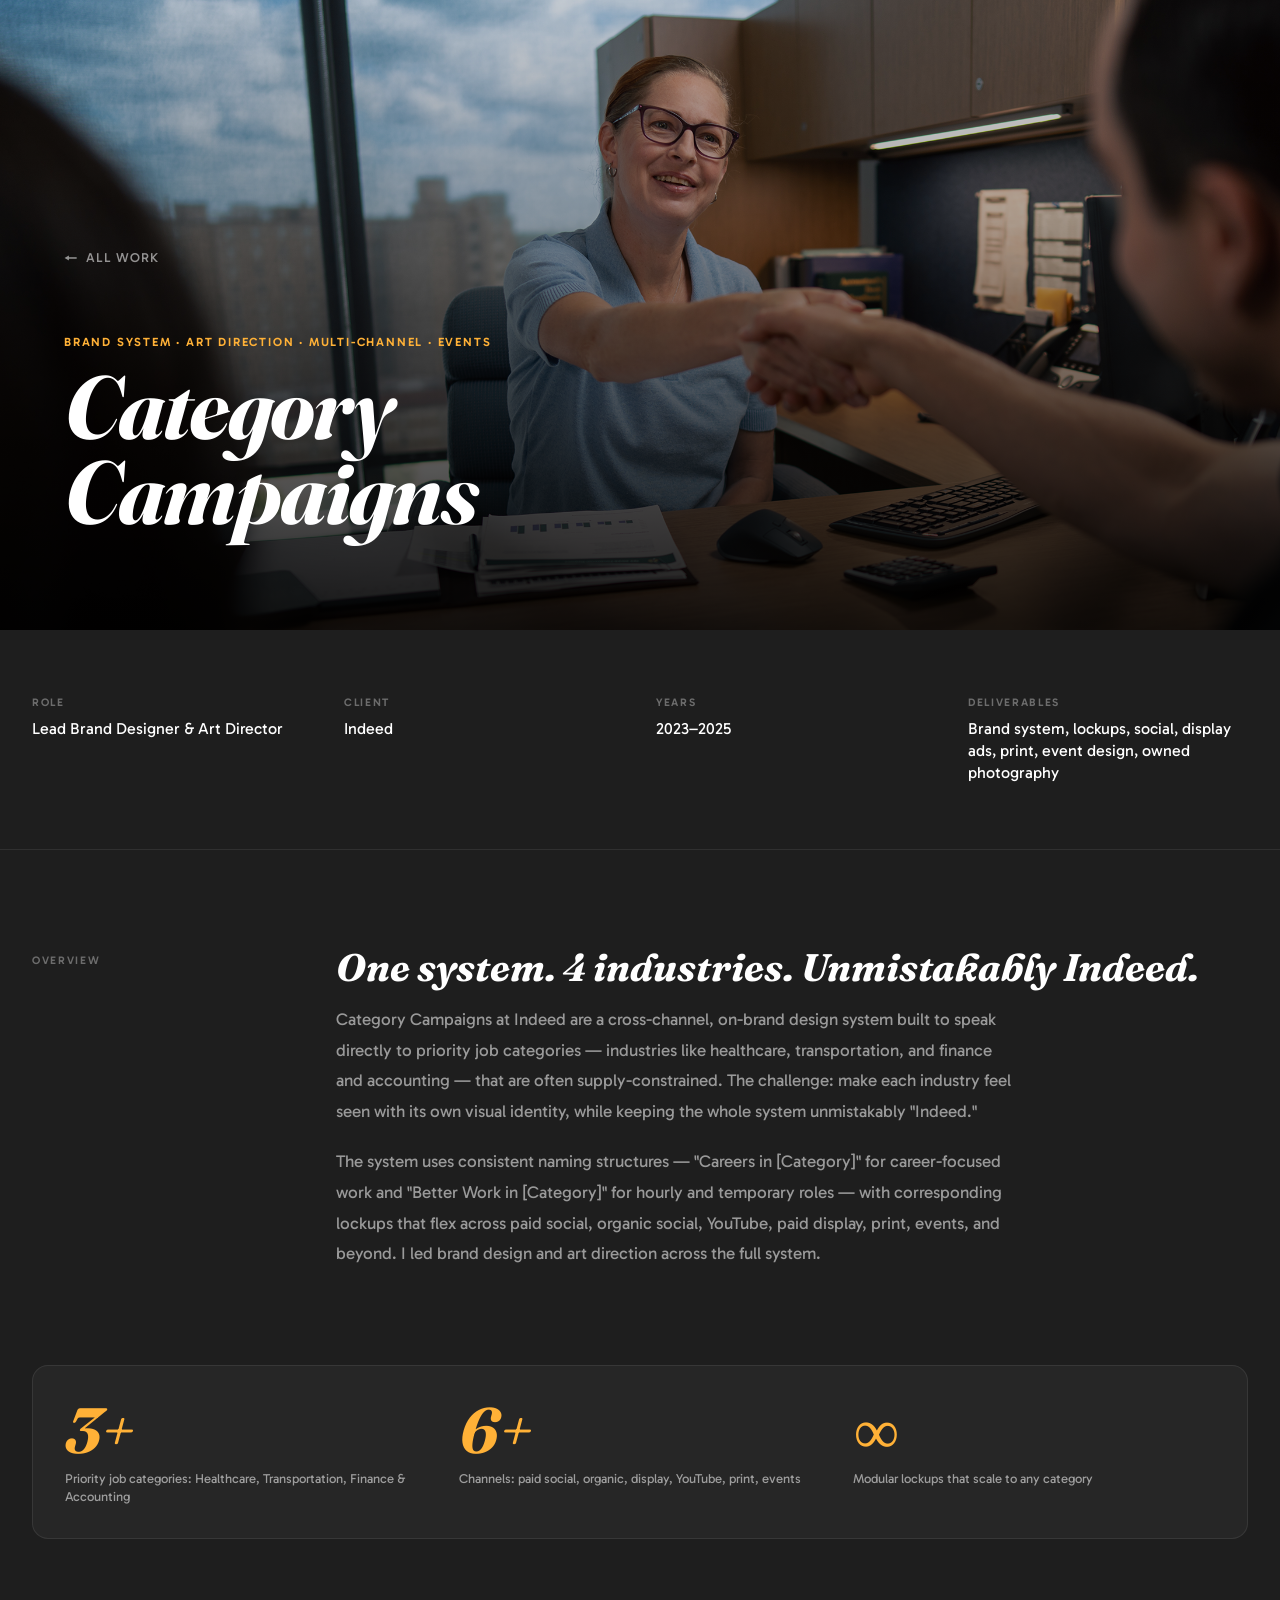
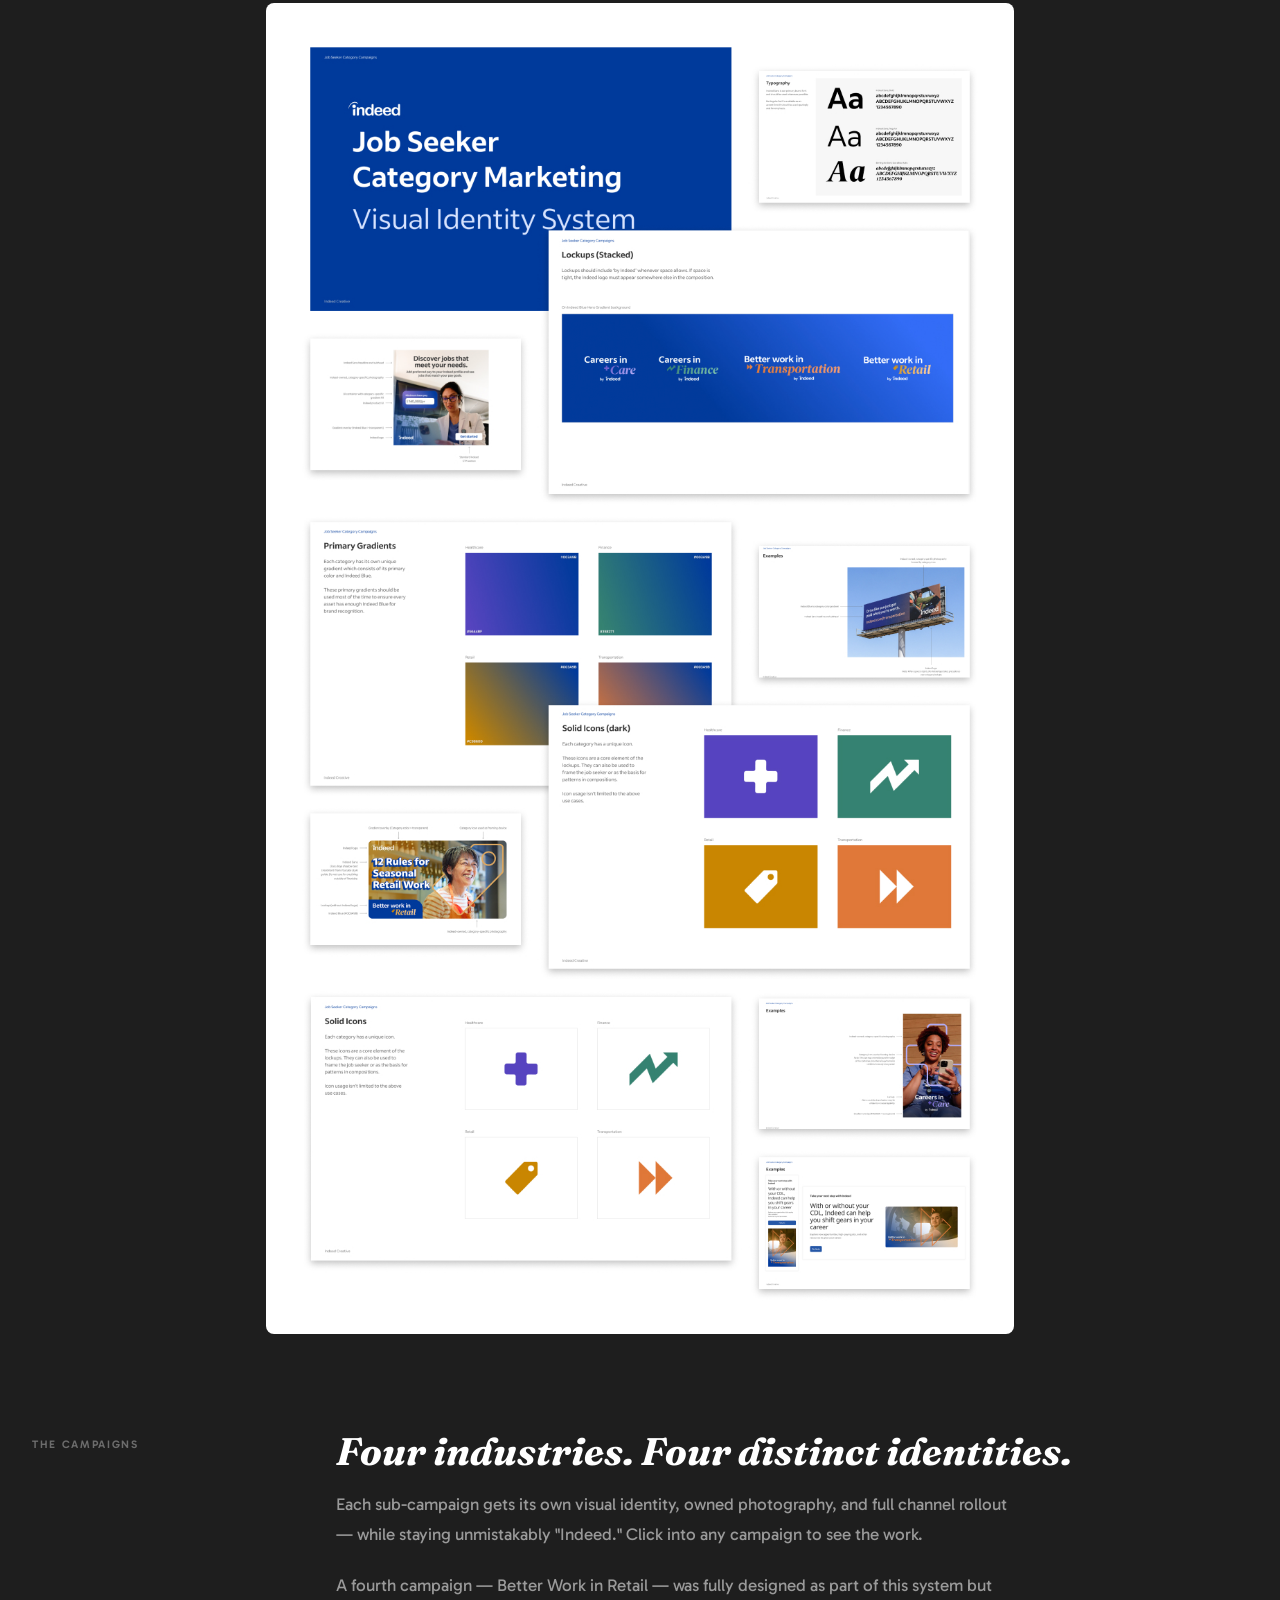
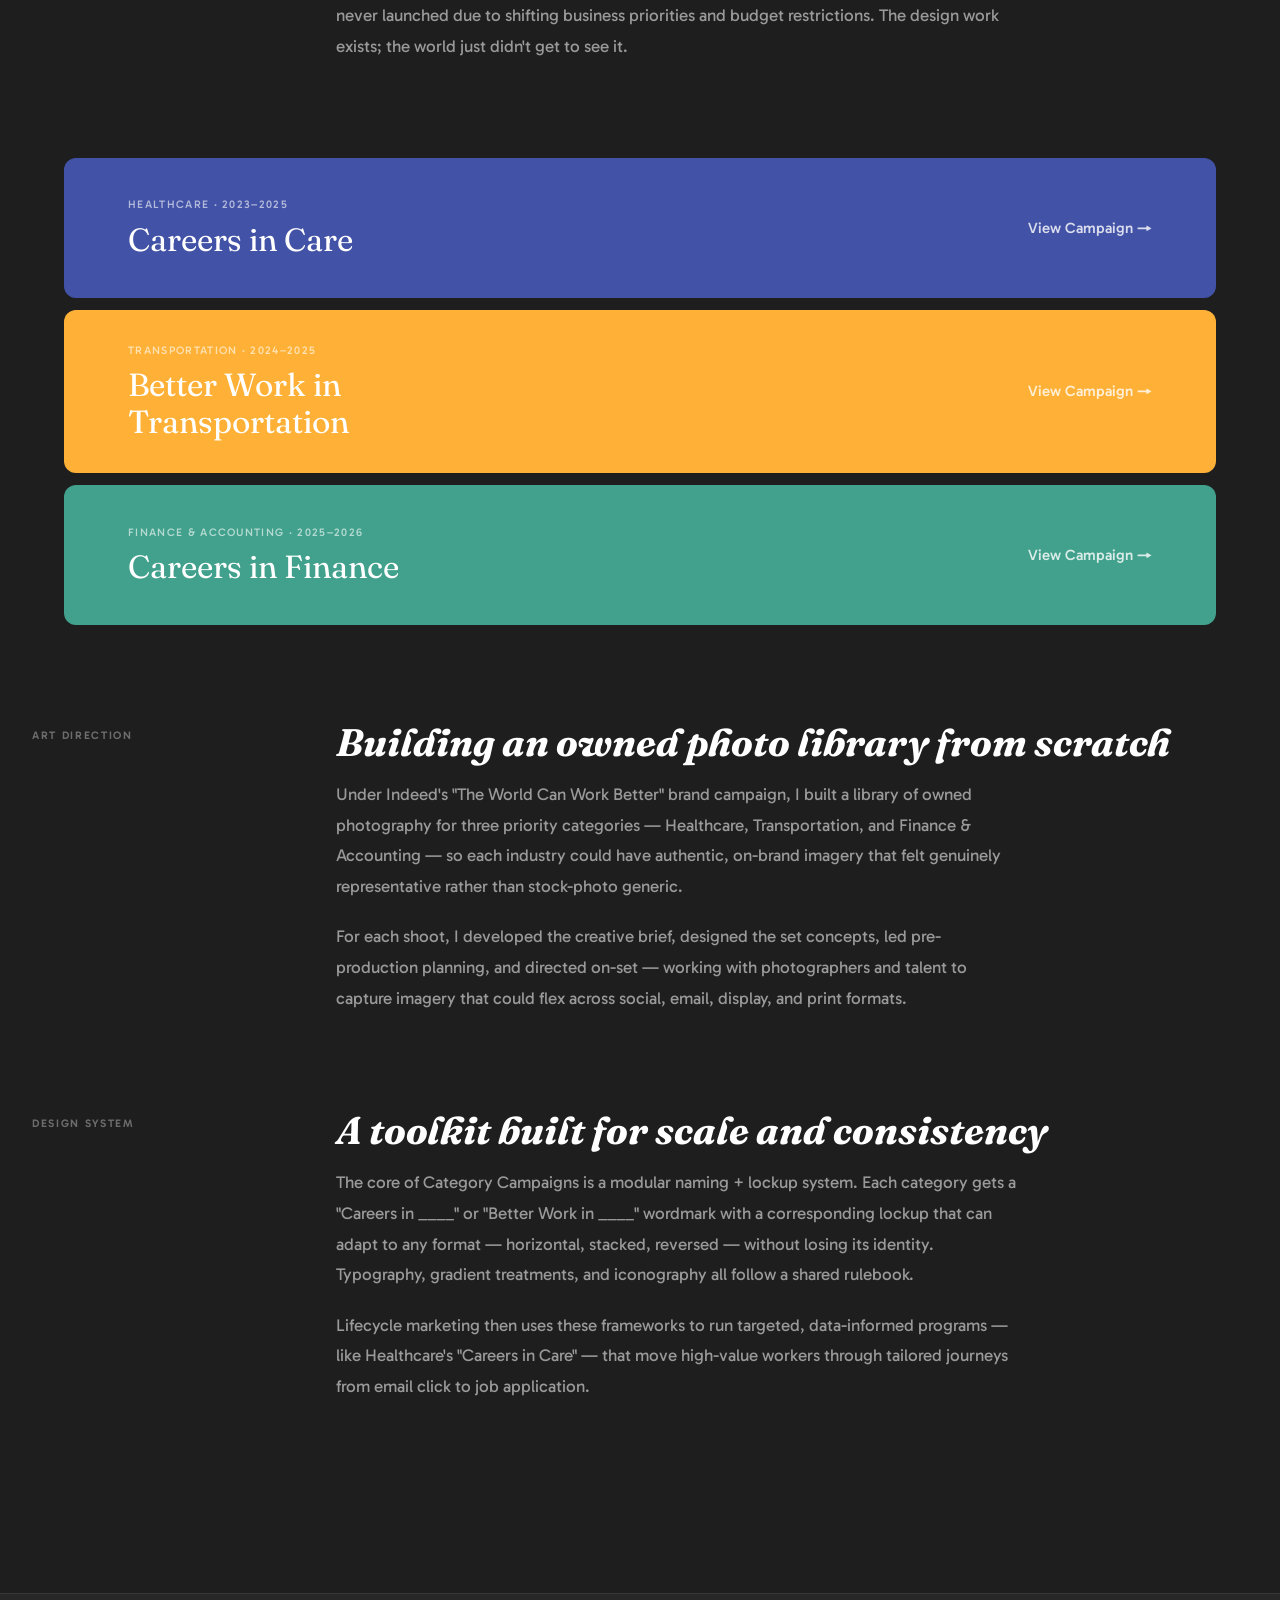
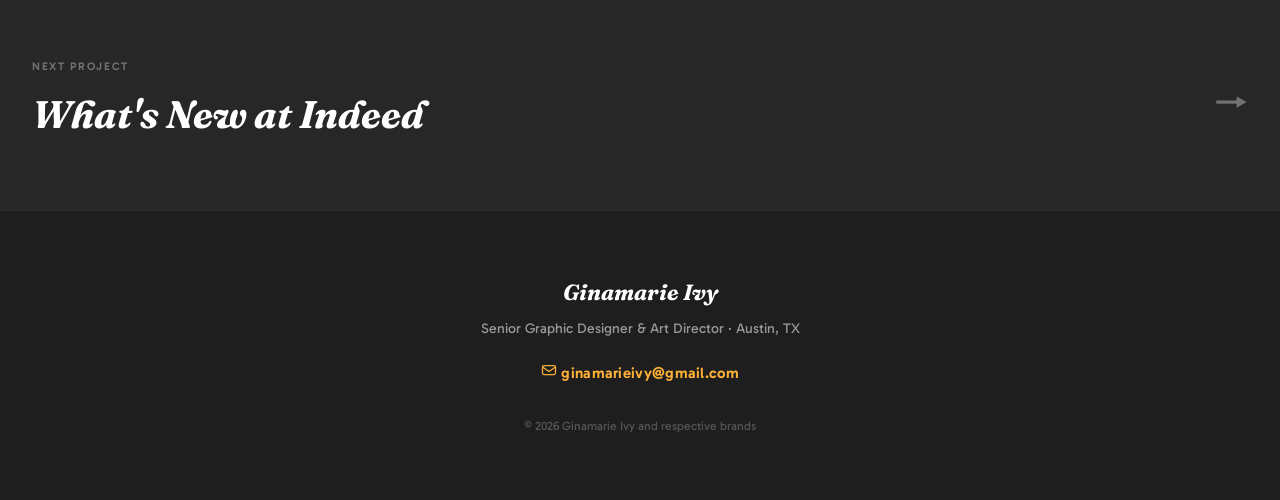
==== commit bd9013d4: "Many changes; layout, added photography, updated text. All mostly within Category case study pages." ====
--- a/category-campaigns/index.html
+++ b/category-campaigns/index.html
@@ -83,7 +83,10 @@
 
   <!-- HERO -->
   <header class="cs-hero">
-    <img src="../images/heroes/category-campaigns-hero.png" alt="Category Campaigns" class="cs-hero__bg" style="object-fit:cover;object-position:center;">
+    <picture>
+      <source media="(max-width: 768px)" srcset="../images/heroes/category-campaigns-hero-mobile.png">
+      <img src="../images/heroes/category-campaigns-hero.png" alt="Category Campaigns" class="cs-hero__bg" style="object-fit:cover;object-position:center;">
+    </picture>
     <div class="cs-hero__overlay" aria-hidden="true"></div>
     <div class="cs-hero__content" style="max-width: var(--max-width); margin: 0 auto; width: 100%; padding: 0 var(--space-md);">
       <a href="../index.html#work" class="cs-hero__back">
@@ -141,13 +144,6 @@
       </div>
     </div>
 
-    <!-- Campaign lockups -->
-    <div class="cs-gallery__grid fade-up">
-      <div class="cs-gallery__item">
-        <img src="../images/category/Category-Lockups-Stacked.png" alt="Category Campaign lockups">
-      </div>
-    </div>
-
     <!-- Stats -->
     <div class="cs-stats fade-up">
       <div>
@@ -162,6 +158,11 @@
         <p class="cs-stat__number">∞</p>
         <p class="cs-stat__label">Modular lockups that scale to any category</p>
       </div>
+    </div>
+
+    <!-- Campaign lockups -->
+    <div class="fade-up" style="max-width: var(--max-width); margin: 0 auto var(--space-xl); padding: 0 var(--space-md);">
+      <img src="../images/category/Category-Layout-Long.jpg" alt="Category Campaign lockups" style="width:65%; height:auto; display:block; border-radius:8px; margin-left:auto; margin-right:auto;">
     </div>
 
     <!-- The Campaigns -->
@@ -245,7 +246,6 @@
           — like Healthcare's "Careers in Care" — that move high-value workers through tailored
           journeys from email click to job application.
         </p>
-        <img src="../images/category/Category-Layout-Long.jpg" alt="Category Campaigns design system layout" style="width:65%; height:auto; display:block; border-radius:8px; margin-top: var(--space-md);">
       </div>
     </div>
 
--- a/css/style.css
+++ b/css/style.css
@@ -237,6 +237,18 @@
 .btn--outline:hover {
   border-color: var(--fg);
   background: rgba(255, 255, 255, 0.06);
+}
+
+.btn--ghost {
+  background: transparent;
+  color: var(--fg);
+  border: none;
+  padding-top: 0;
+  padding-bottom: 0;
+}
+
+.btn--ghost:hover {
+  color: var(--amber);
 }
 
 /* ============================================================
@@ -1175,29 +1187,48 @@
     gap: 1rem;
   }
 
-  /* Stack project rows */
-  .project-row,
+  /* Keep side-by-side on mobile — tighter layout */
+  .project-row {
+    min-height: 65vw;
+  }
+
   .project-row--reverse {
-    flex-direction: column;
-    min-height: auto;
+    min-height: 65vw;
+    flex-direction: row-reverse;
   }
 
   .project-row__color-panel {
-    width: 100%;
-    min-height: auto;
-    padding: 2.5rem;
-    order: 1;
+    width: 45%;
+    min-height: 65vw;
+    padding: 1.5rem 1.25rem;
+    order: unset;
   }
 
   .project-row__image-panel {
-    min-height: 50vw;
-    order: 2;
-  }
-
-  /* Remove shape on mobile to save space */
+    min-height: 65vw;
+    order: unset;
+  }
+
+  .project-row__title {
+    font-size: clamp(1.1rem, 7vw, 2.5rem);
+    margin-bottom: 0.75rem;
+  }
+
+  .project-row__eyebrow {
+    margin-bottom: 0.5rem;
+  }
+
+  /* Hide decorative shape on mobile */
   .project-shape {
-    width: 160px;
-    height: 160px;
+    display: none;
+  }
+
+  .cs-hero {
+    min-height: 50vh;
+  }
+
+  .cs-hero__bg {
+    object-position: center top;
   }
 
   .cs-hero__title {
@@ -1220,7 +1251,32 @@
   }
 
   .hero__name {
-    font-size: clamp(4rem, 22vw, 10rem);
+    font-size: clamp(3rem, 17vw, 10rem);
+  }
+
+  .sub-campaign-card {
+    flex-direction: column;
+    align-items: flex-start;
+    justify-content: space-between;
+    min-height: 160px;
+    padding: 1.25rem;
+  }
+
+  .sub-campaign-card__eyebrow {
+    font-size: 0.6rem;
+    white-space: nowrap;
+    overflow: hidden;
+    text-overflow: ellipsis;
+    max-width: 100%;
+  }
+
+  .sub-campaign-card__title {
+    font-size: clamp(1.25rem, 6vw, 2rem);
+  }
+
+  .sub-campaign-card__cta {
+    align-self: flex-start;
+    margin-top: 0.75rem;
   }
 
   .footer {
@@ -1243,6 +1299,6 @@
   }
 
   .project-row__color-panel {
-    padding: 2rem 1.5rem;
-  }
-}
+    padding: 1.25rem 1rem;
+  }
+}
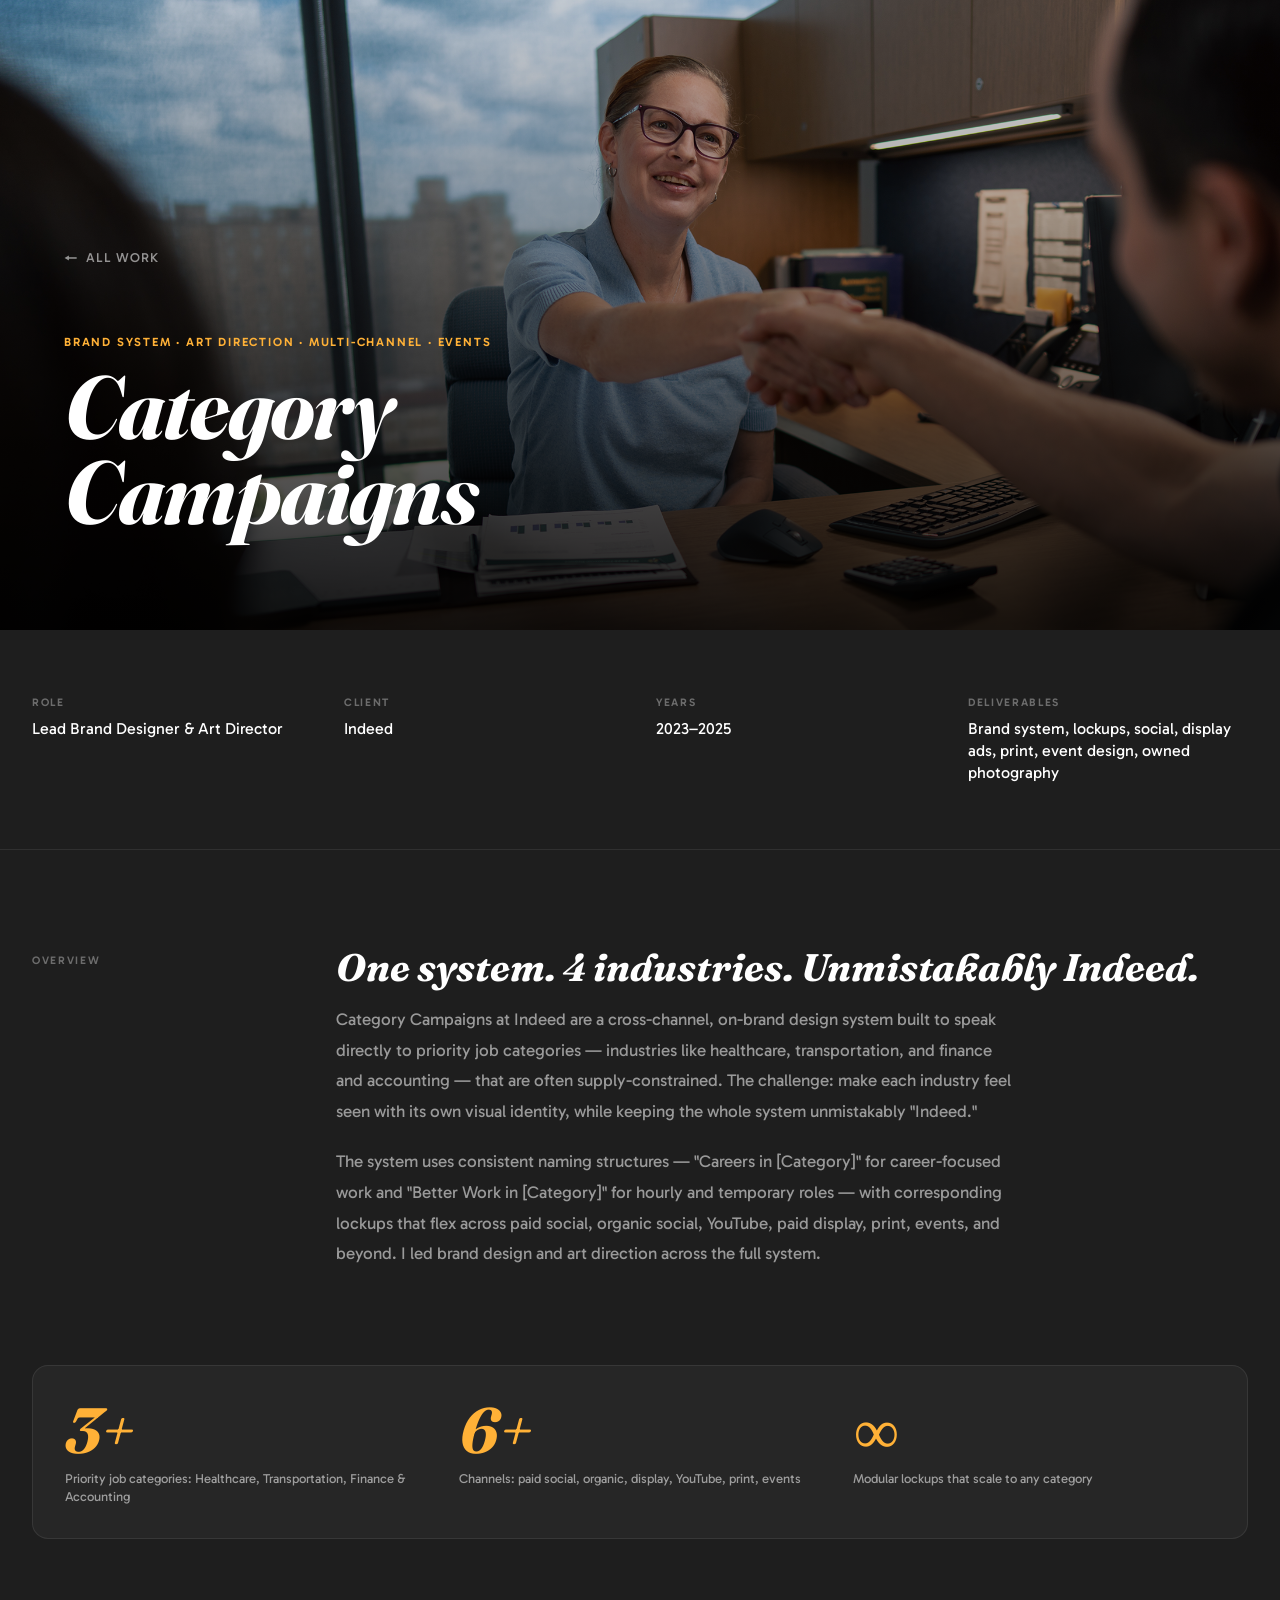
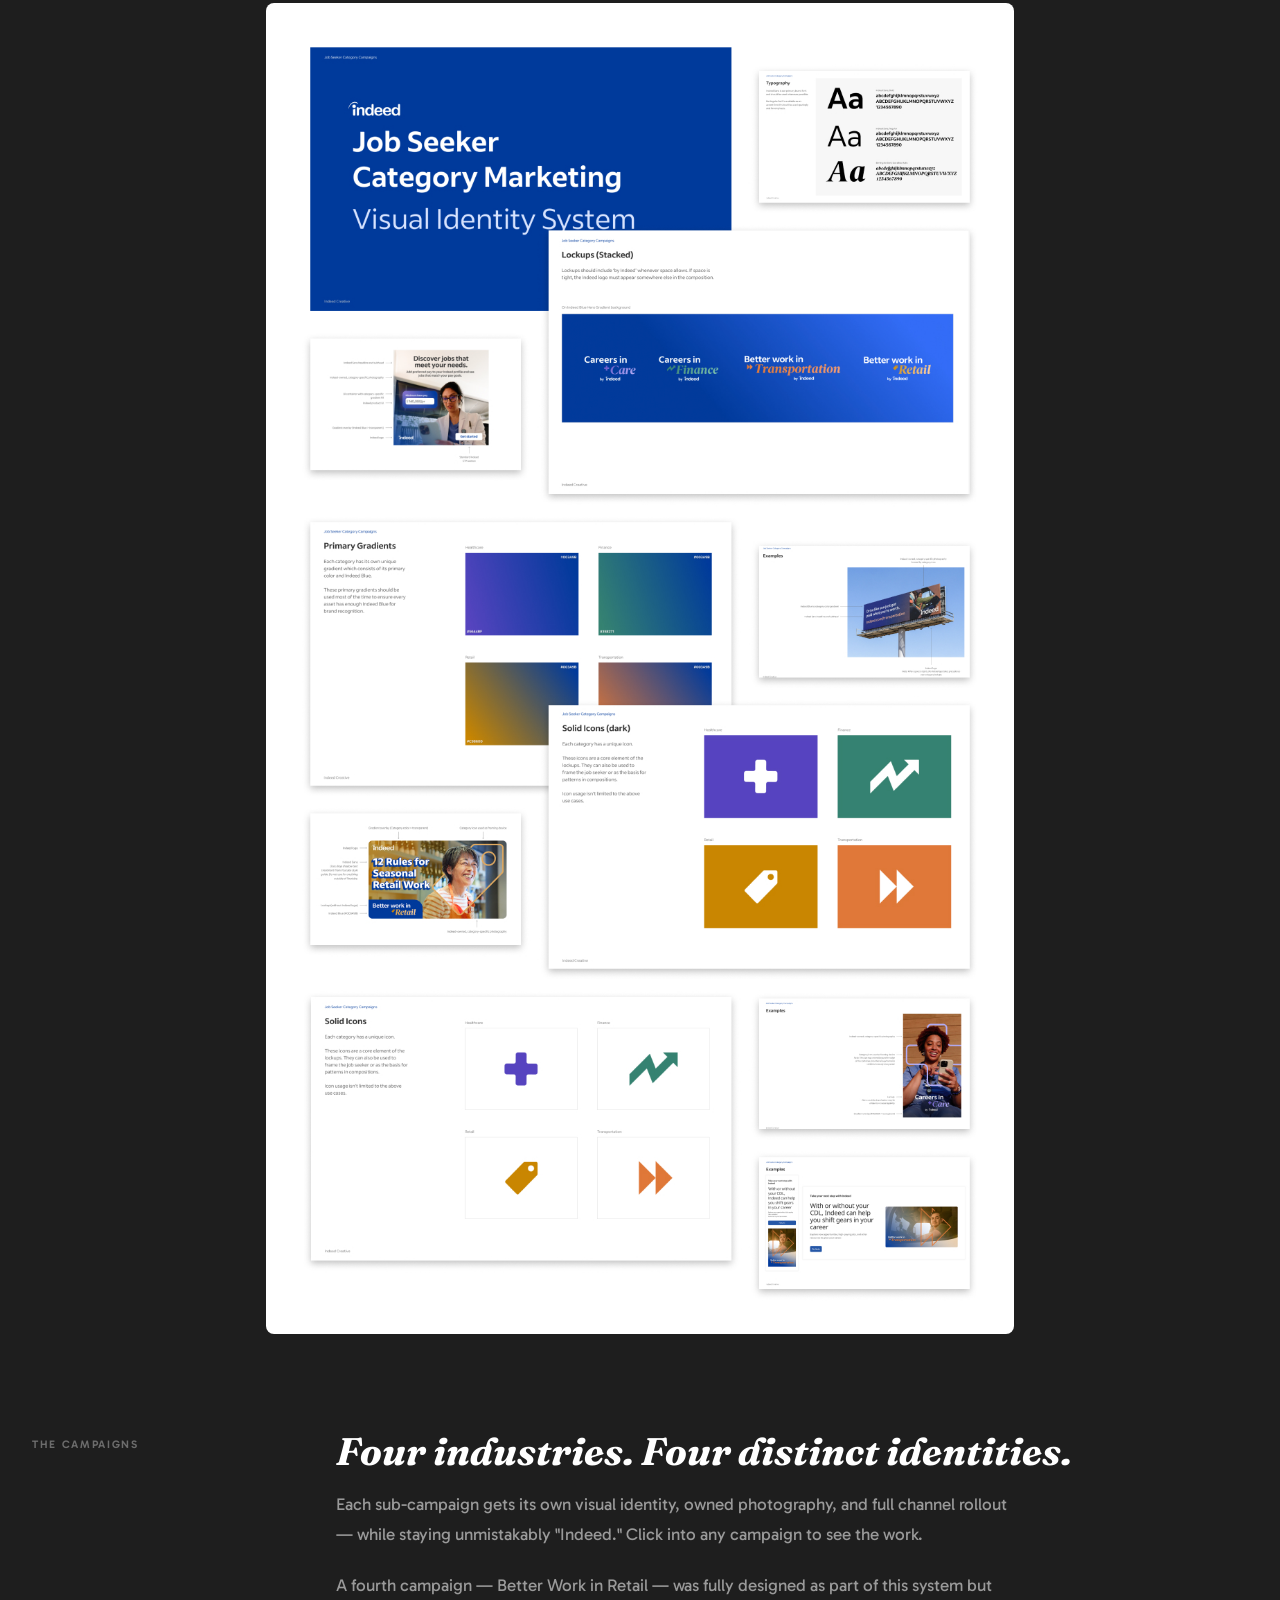
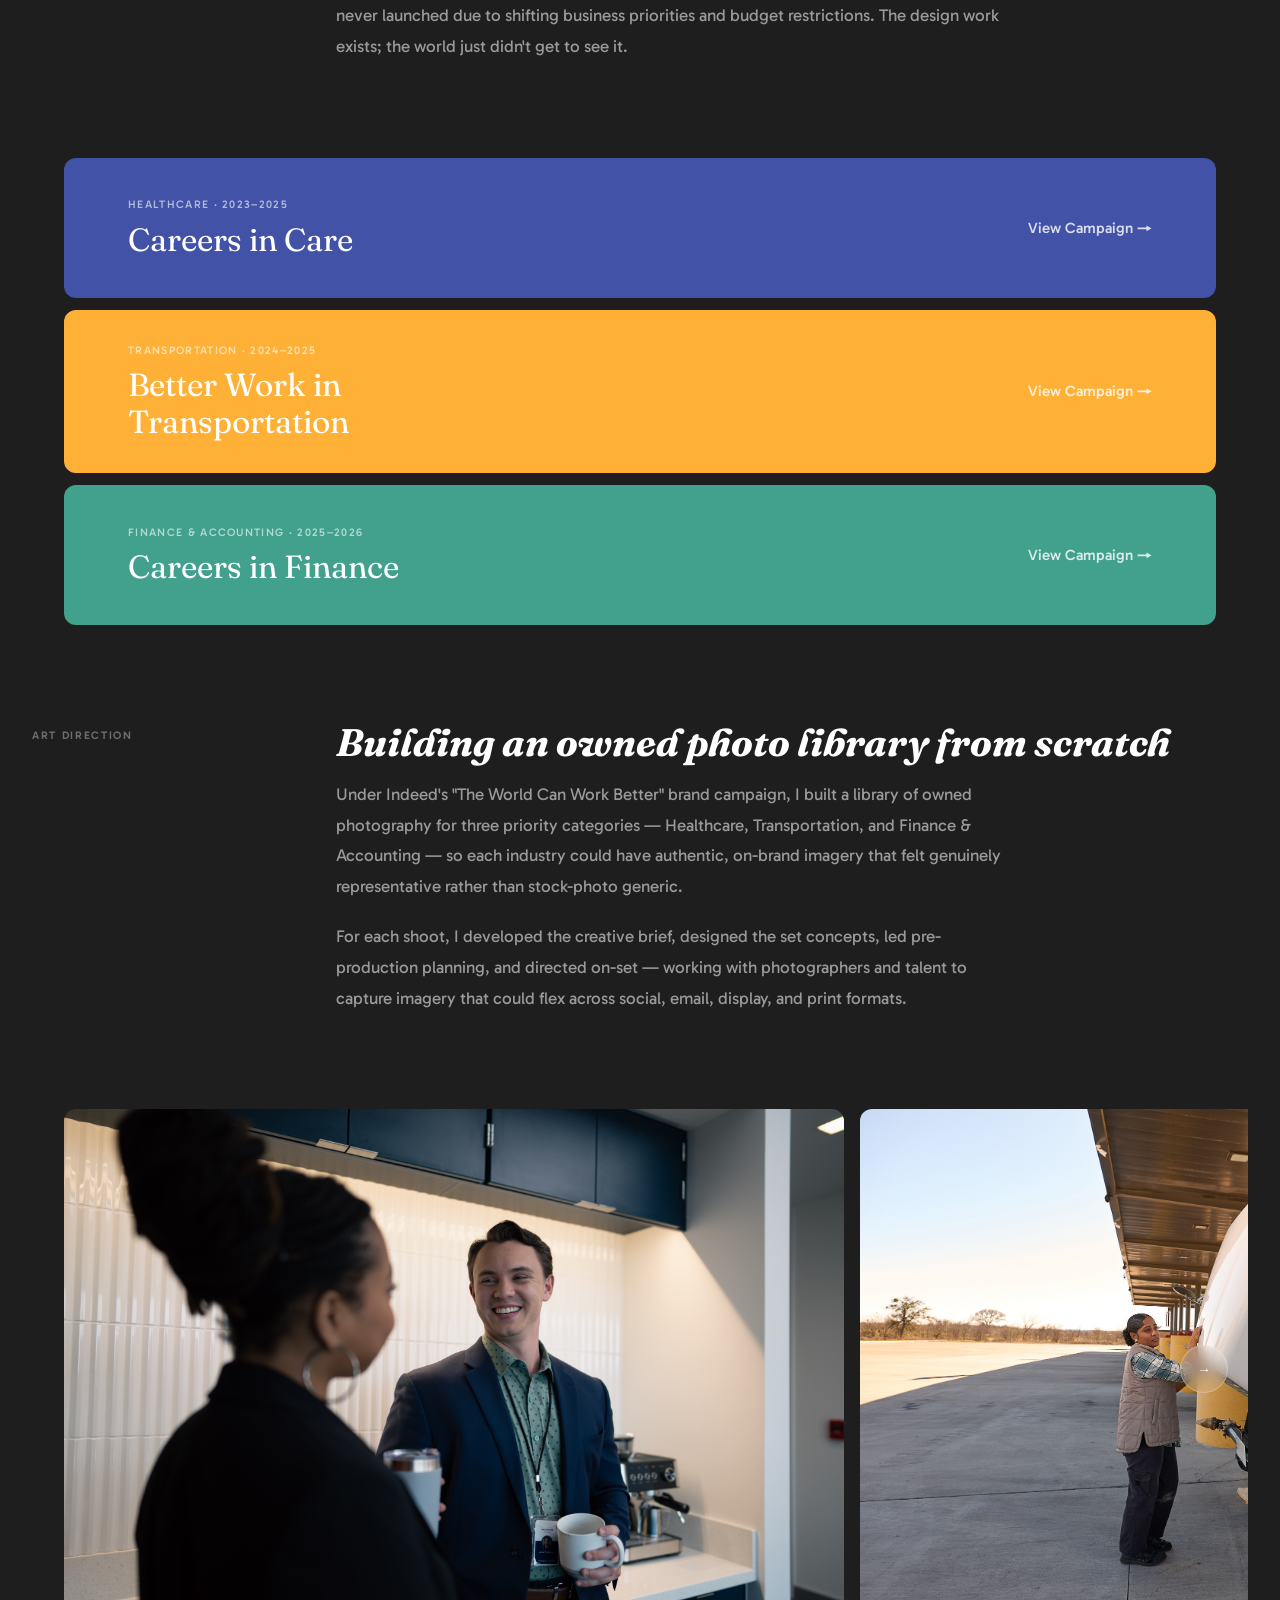
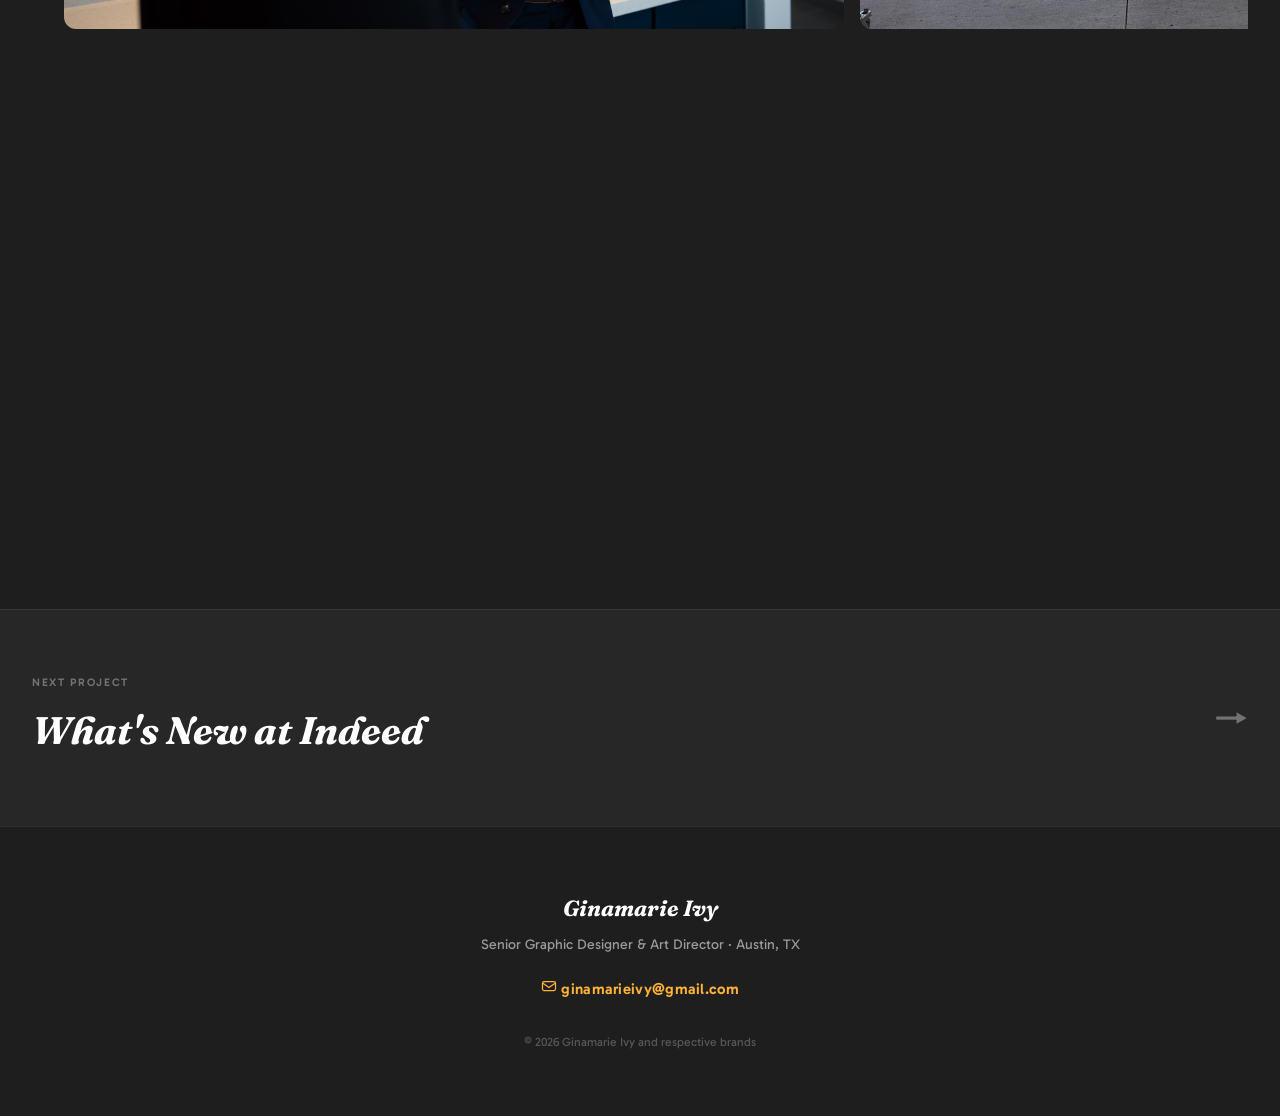
==== commit d9ed9959: "Add photo slideshow to Category Campagins page, updated RTW file names, updated wording on some of t" ====
--- a/category-campaigns/index.html
+++ b/category-campaigns/index.html
@@ -62,6 +62,74 @@
     .sub-campaign-card:hover .sub-campaign-card__cta {
       color: #fff;
     }
+    .filmstrip-wrapper {
+      position: relative;
+      margin-bottom: var(--space-xl);
+    }
+    .filmstrip {
+      overflow-x: auto;
+      overflow-y: hidden;
+      -webkit-overflow-scrolling: touch;
+      scrollbar-width: none;
+      scroll-behavior: smooth;
+    }
+    .filmstrip::-webkit-scrollbar { display: none; }
+    .filmstrip__track {
+      display: flex;
+      gap: 1rem;
+      padding: 0 var(--space-md);
+      width: max-content;
+    }
+    .filmstrip__item {
+      height: 520px;
+      width: auto;
+      flex-shrink: 0;
+      border-radius: 12px;
+      overflow: hidden;
+    }
+    .filmstrip__item img {
+      height: 100%;
+      width: auto;
+      display: block;
+      object-fit: cover;
+    }
+    .filmstrip__arrow {
+      position: absolute;
+      top: 50%;
+      transform: translateY(-50%);
+      width: 48px;
+      height: 48px;
+      border-radius: 50%;
+      background: rgba(255,255,255,0.15);
+      backdrop-filter: blur(8px);
+      border: 1px solid rgba(255,255,255,0.25);
+      color: #fff;
+      display: flex;
+      align-items: center;
+      justify-content: center;
+      cursor: pointer;
+      transition: background 0.2s ease, transform 0.2s ease;
+      z-index: 10;
+    }
+    .filmstrip__arrow:hover {
+      background: rgba(255,255,255,0.28);
+      transform: translateY(-50%) scale(1.08);
+    }
+    .filmstrip__arrow--left {
+      left: 1.25rem;
+      opacity: 0;
+      pointer-events: none;
+      transition: opacity 0.2s ease, background 0.2s ease, transform 0.2s ease;
+    }
+    .filmstrip__arrow--left.visible {
+      opacity: 1;
+      pointer-events: auto;
+    }
+    .filmstrip__arrow--right { right: 1.25rem; }
+    @media (max-width: 768px) {
+      .filmstrip__item { height: 320px; }
+      .filmstrip__arrow { width: 40px; height: 40px; }
+    }
   </style>
 </head>
 <body>
@@ -230,6 +298,25 @@
       </div>
     </div>
 
+    <!-- Art Direction filmstrip -->
+    <div class="filmstrip-wrapper fade-up">
+      <div class="filmstrip" id="filmstrip">
+        <div class="filmstrip__track">
+          <div class="filmstrip__item"><img src="../images/category/category-overview-photoshoot-01.jpg" alt="Category Campaigns photoshoot"></div>
+          <div class="filmstrip__item"><img src="../images/category/category-overview-photoshoot-02.jpg" alt="Category Campaigns photoshoot"></div>
+          <div class="filmstrip__item"><img src="../images/category/category-overview-photoshoot-03.jpg" alt="Category Campaigns photoshoot"></div>
+          <div class="filmstrip__item"><img src="../images/category/category-overview-photoshoot-04.jpg" alt="Category Campaigns photoshoot"></div>
+          <div class="filmstrip__item"><img src="../images/category/category-overview-photoshoot-05.jpg" alt="Category Campaigns photoshoot"></div>
+          <div class="filmstrip__item"><img src="../images/category/category-overview-photoshoot-06.jpg" alt="Category Campaigns photoshoot"></div>
+          <div class="filmstrip__item"><img src="../images/category/category-overview-photoshoot-07.jpg" alt="Category Campaigns photoshoot"></div>
+          <div class="filmstrip__item"><img src="../images/category/category-overview-photoshoot-08.jpg" alt="Category Campaigns photoshoot"></div>
+          <div class="filmstrip__item"><img src="../images/category/category-overview-photoshoot-09.jpg" alt="Category Campaigns photoshoot"></div>
+        </div>
+      </div>
+      <button class="filmstrip__arrow filmstrip__arrow--left" id="filmstrip-prev" aria-label="Previous">&#8592;</button>
+      <button class="filmstrip__arrow filmstrip__arrow--right" id="filmstrip-next" aria-label="Next">&#8594;</button>
+    </div>
+
     <!-- Design System -->
     <div class="cs-section fade-up">
       <p class="cs-section__label">Design System</p>
@@ -283,5 +370,14 @@
   </footer>
 
   <script src="../js/main.js"></script>
+  <script>
+    const filmstrip = document.getElementById('filmstrip');
+    const prevBtn = document.getElementById('filmstrip-prev');
+    const nextBtn = document.getElementById('filmstrip-next');
+    const scrollAmount = 600;
+    nextBtn.addEventListener('click', () => { filmstrip.scrollBy({ left: scrollAmount, behavior: 'smooth' }); });
+    prevBtn.addEventListener('click', () => { filmstrip.scrollBy({ left: -scrollAmount, behavior: 'smooth' }); });
+    filmstrip.addEventListener('scroll', () => { prevBtn.classList.toggle('visible', filmstrip.scrollLeft > 20); });
+  </script>
 </body>
 </html>
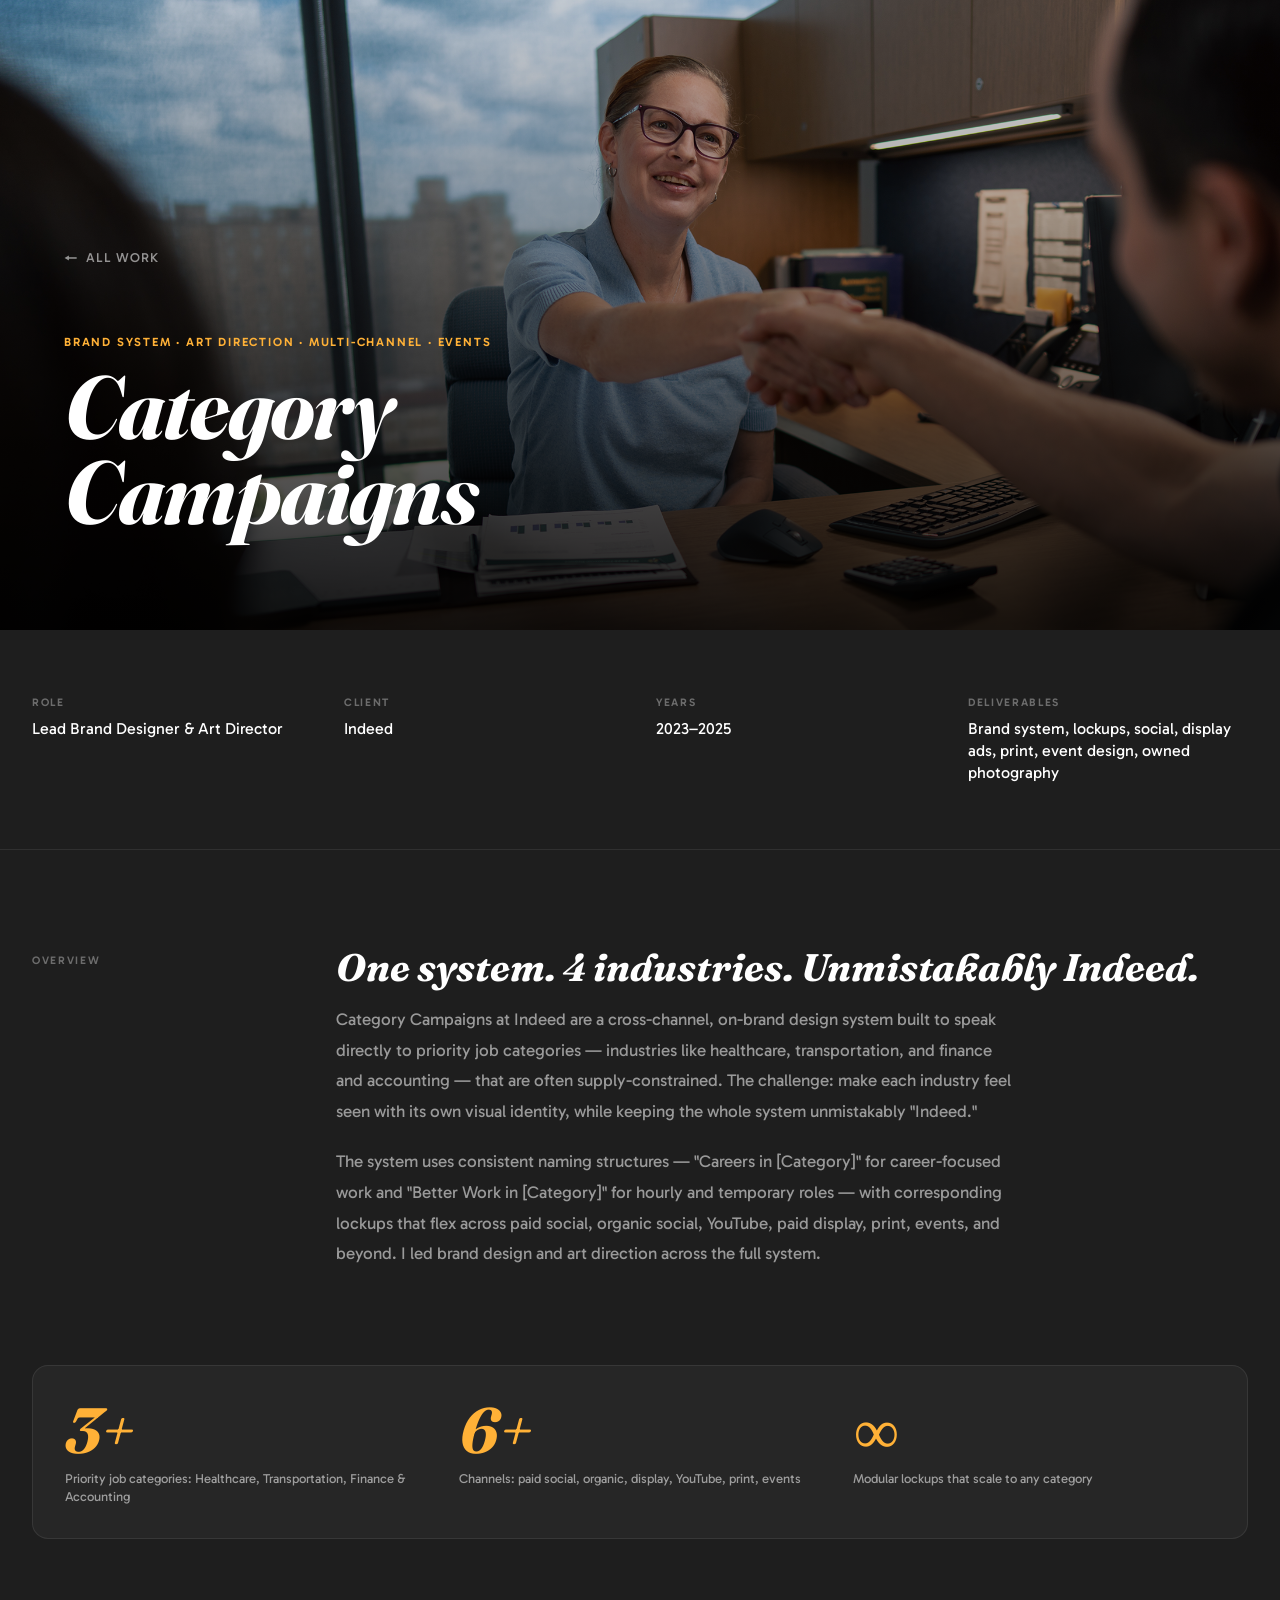
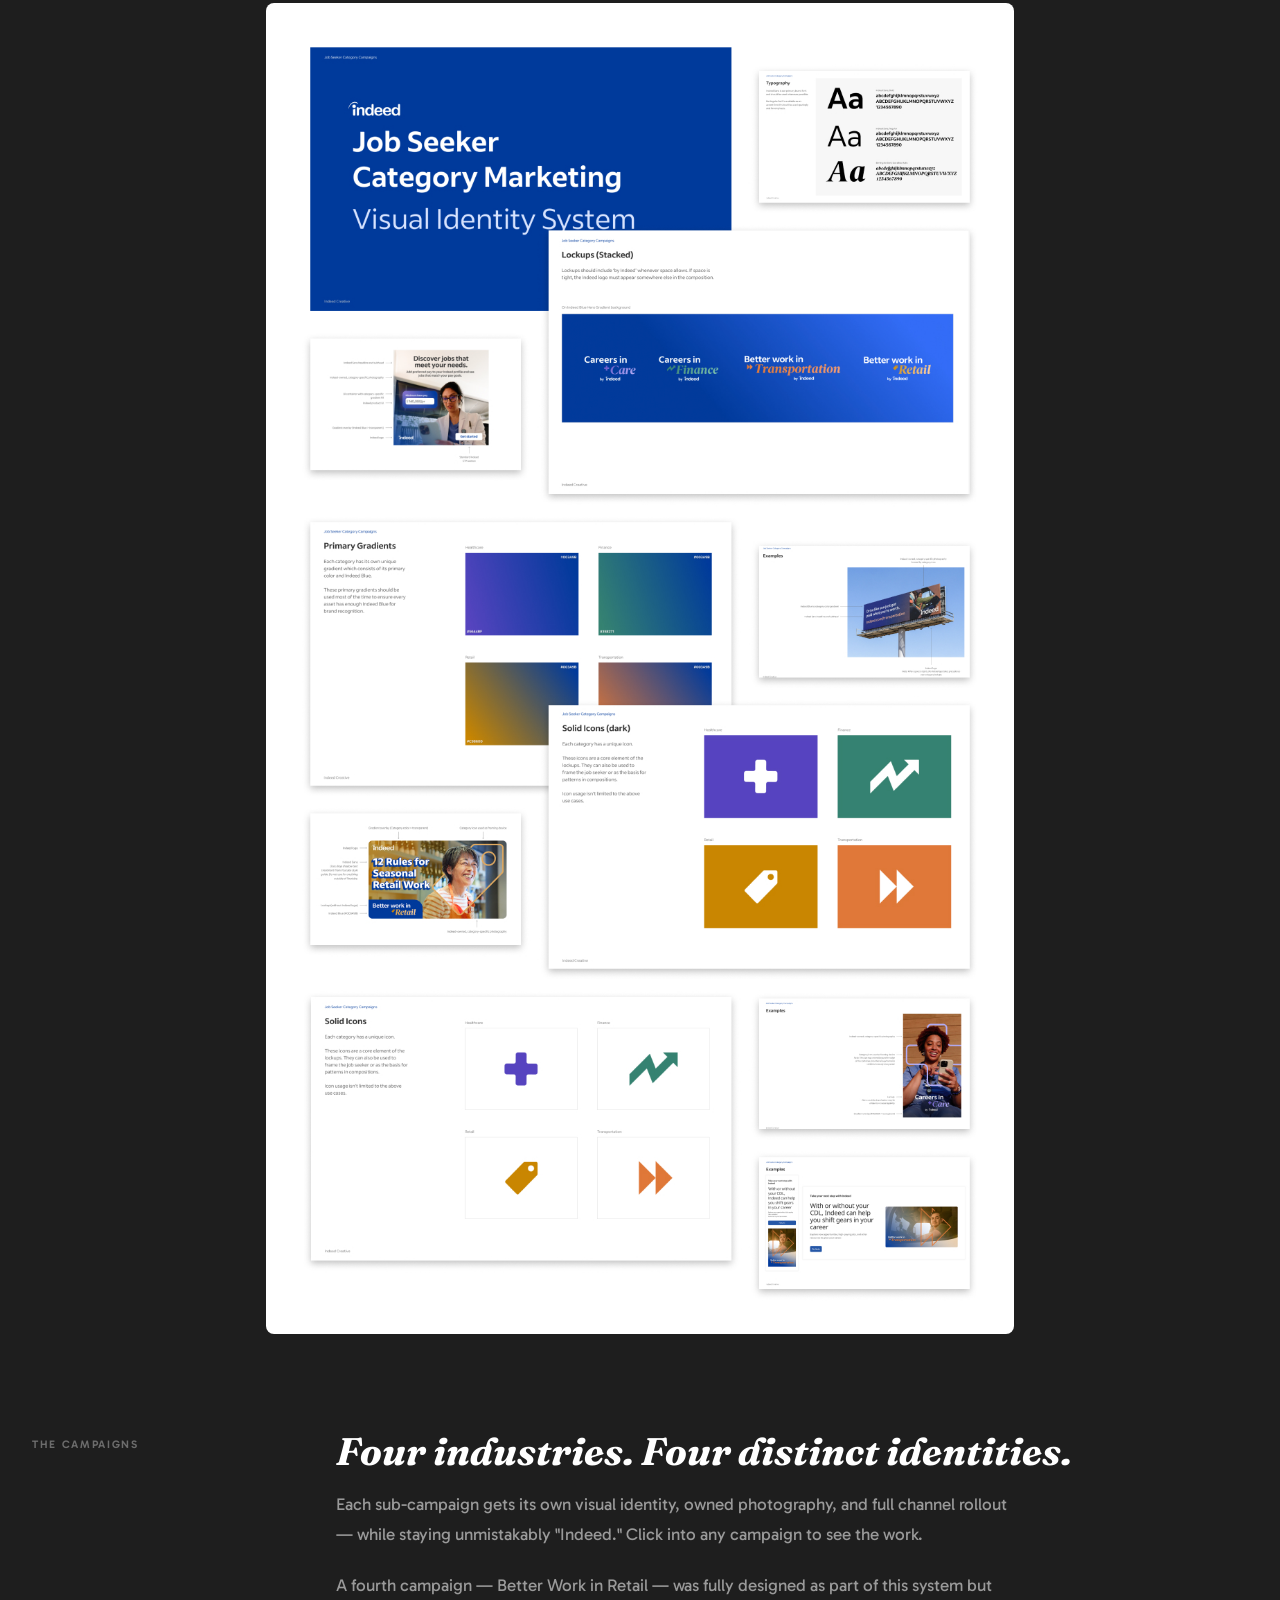
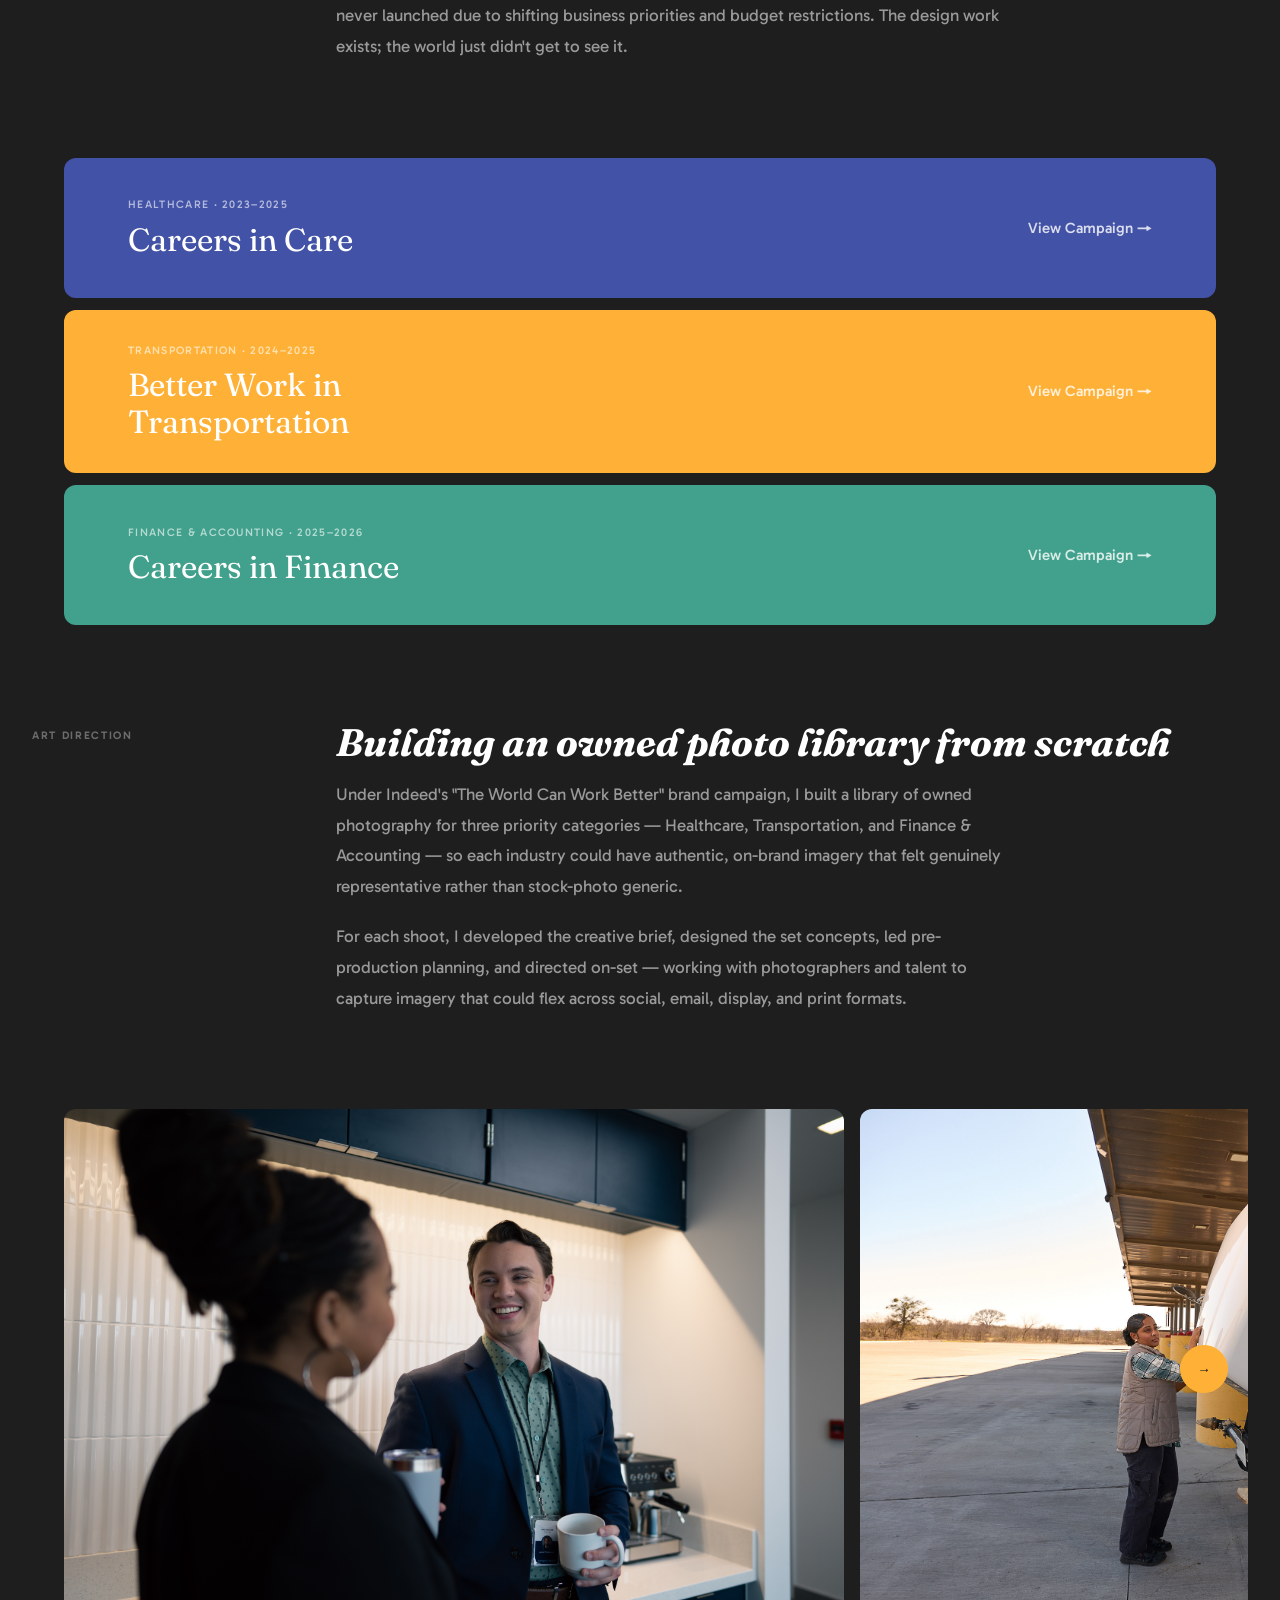
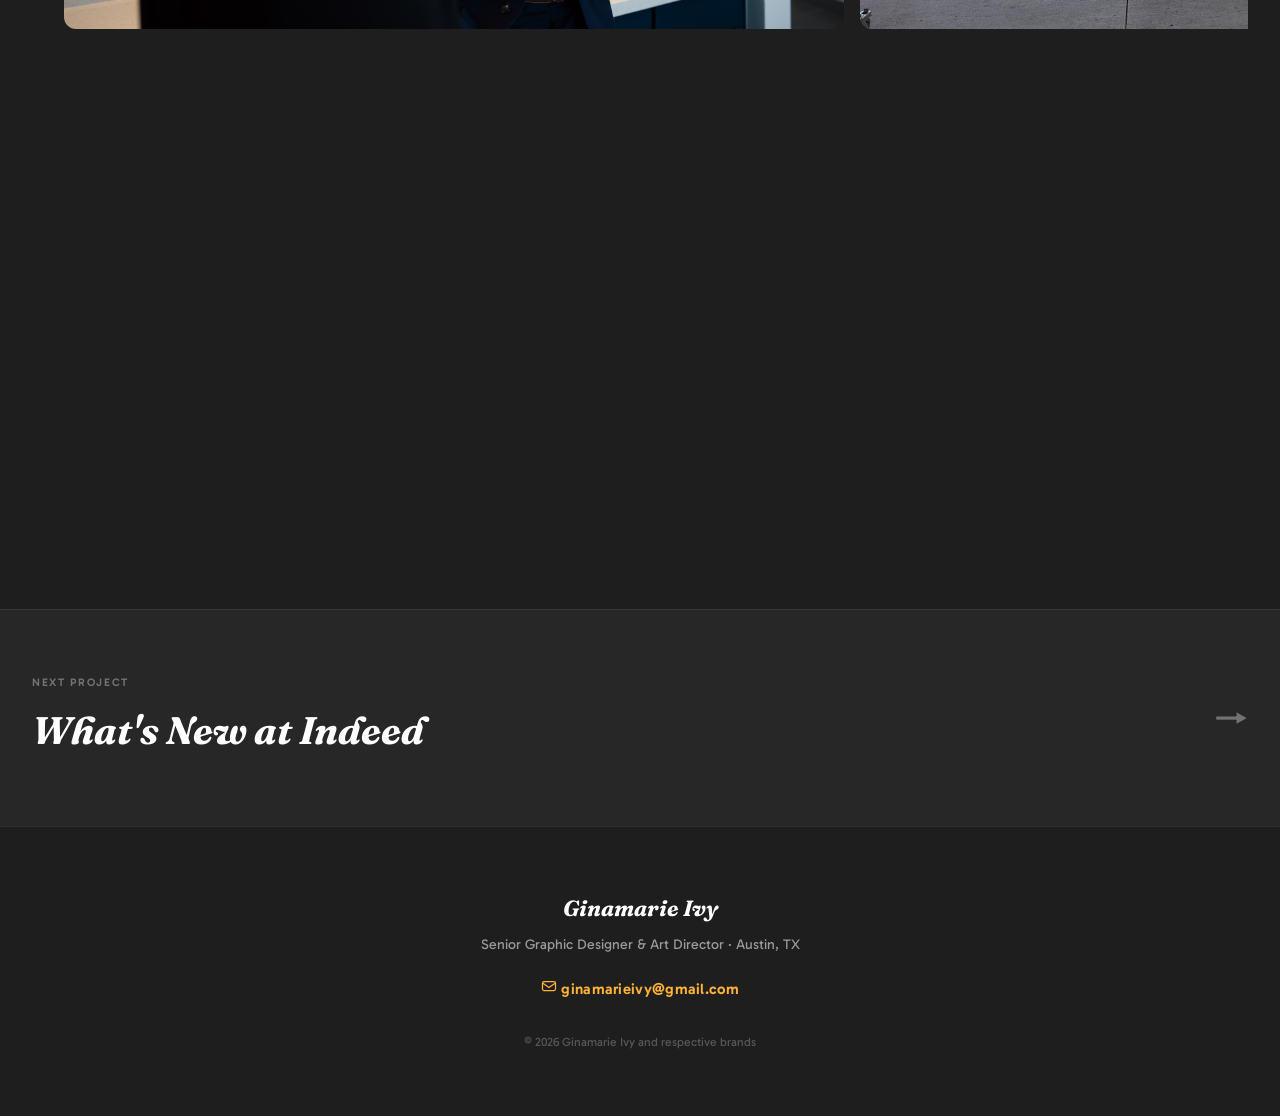
==== commit 0dbffaf2: "Updated the category pages." ====
--- a/category-campaigns/index.html
+++ b/category-campaigns/index.html
@@ -100,10 +100,9 @@
       width: 48px;
       height: 48px;
       border-radius: 50%;
-      background: rgba(255,255,255,0.15);
-      backdrop-filter: blur(8px);
-      border: 1px solid rgba(255,255,255,0.25);
-      color: #fff;
+      background: #FFB137;
+      border: 1px solid #FFB137;
+      color: #1a1a1a;
       display: flex;
       align-items: center;
       justify-content: center;
@@ -112,7 +111,7 @@
       z-index: 10;
     }
     .filmstrip__arrow:hover {
-      background: rgba(255,255,255,0.28);
+      background: #e69f20;
       transform: translateY(-50%) scale(1.08);
     }
     .filmstrip__arrow--left {
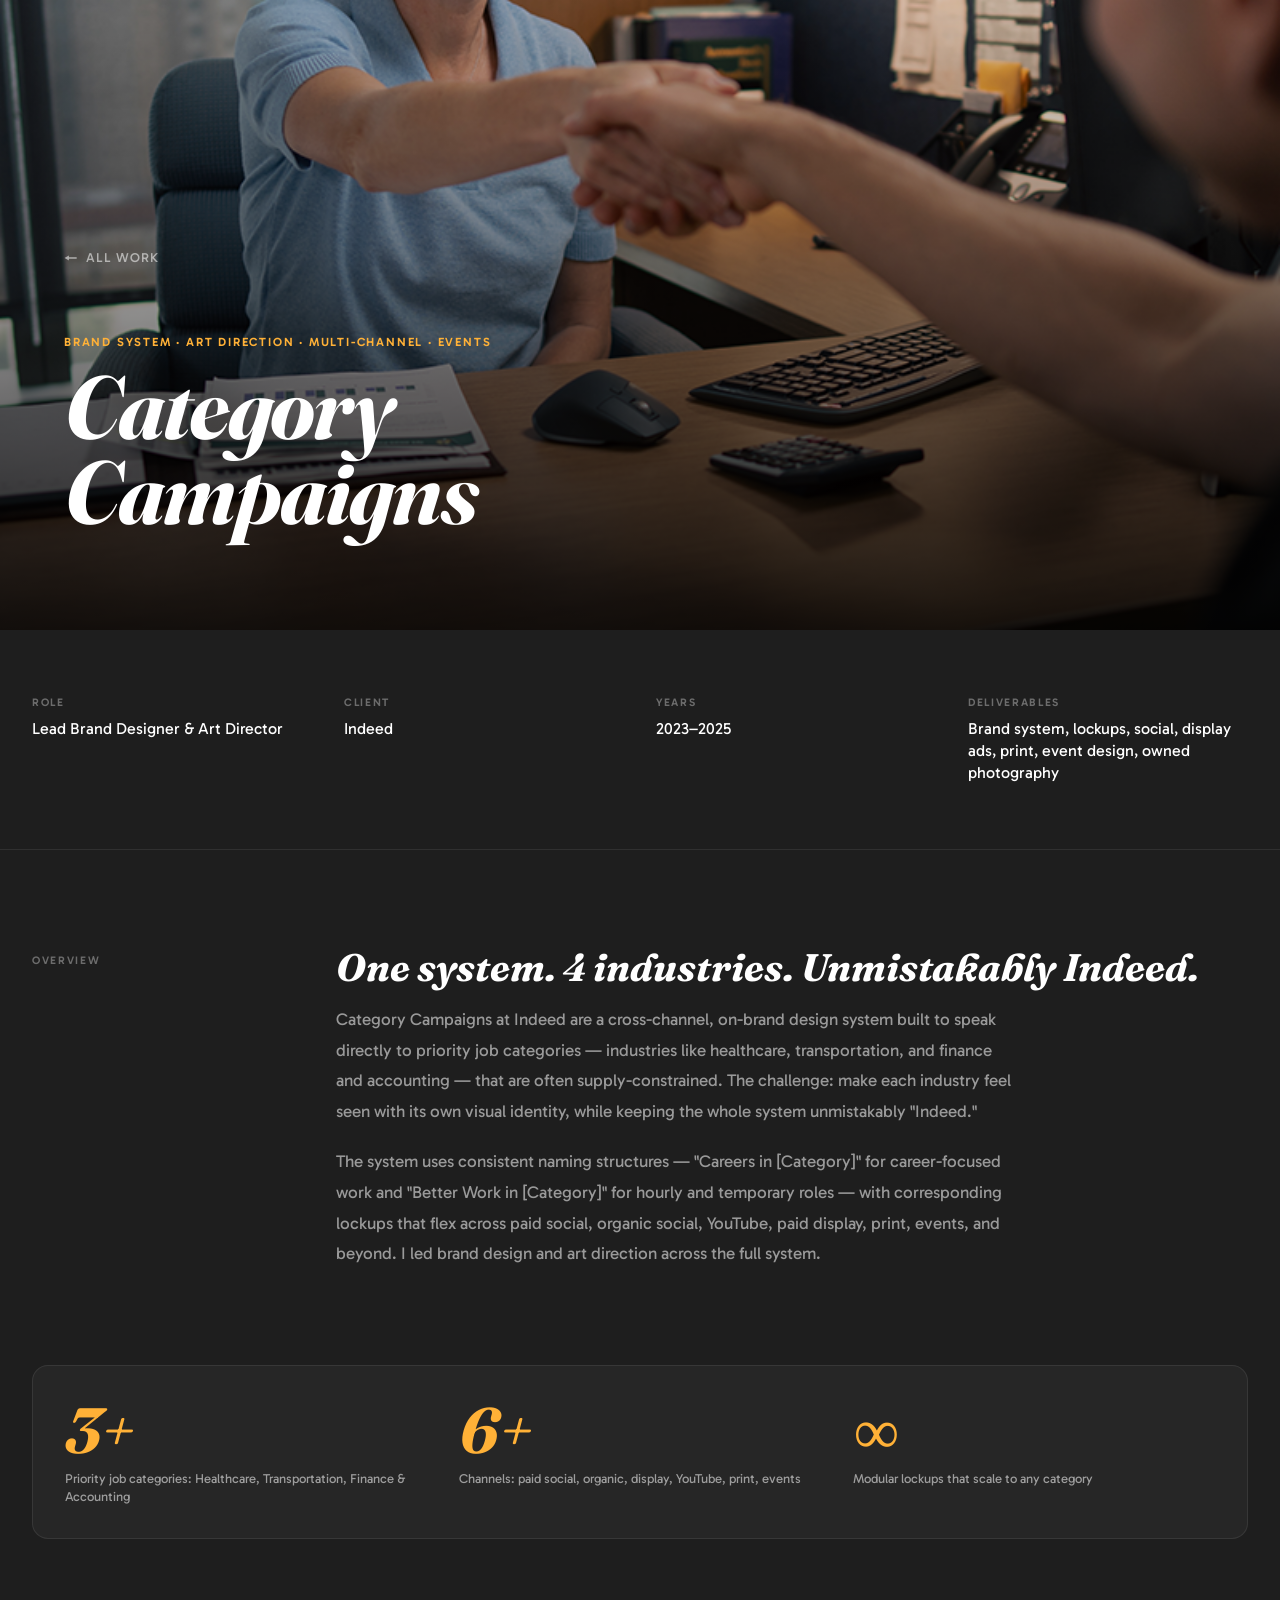
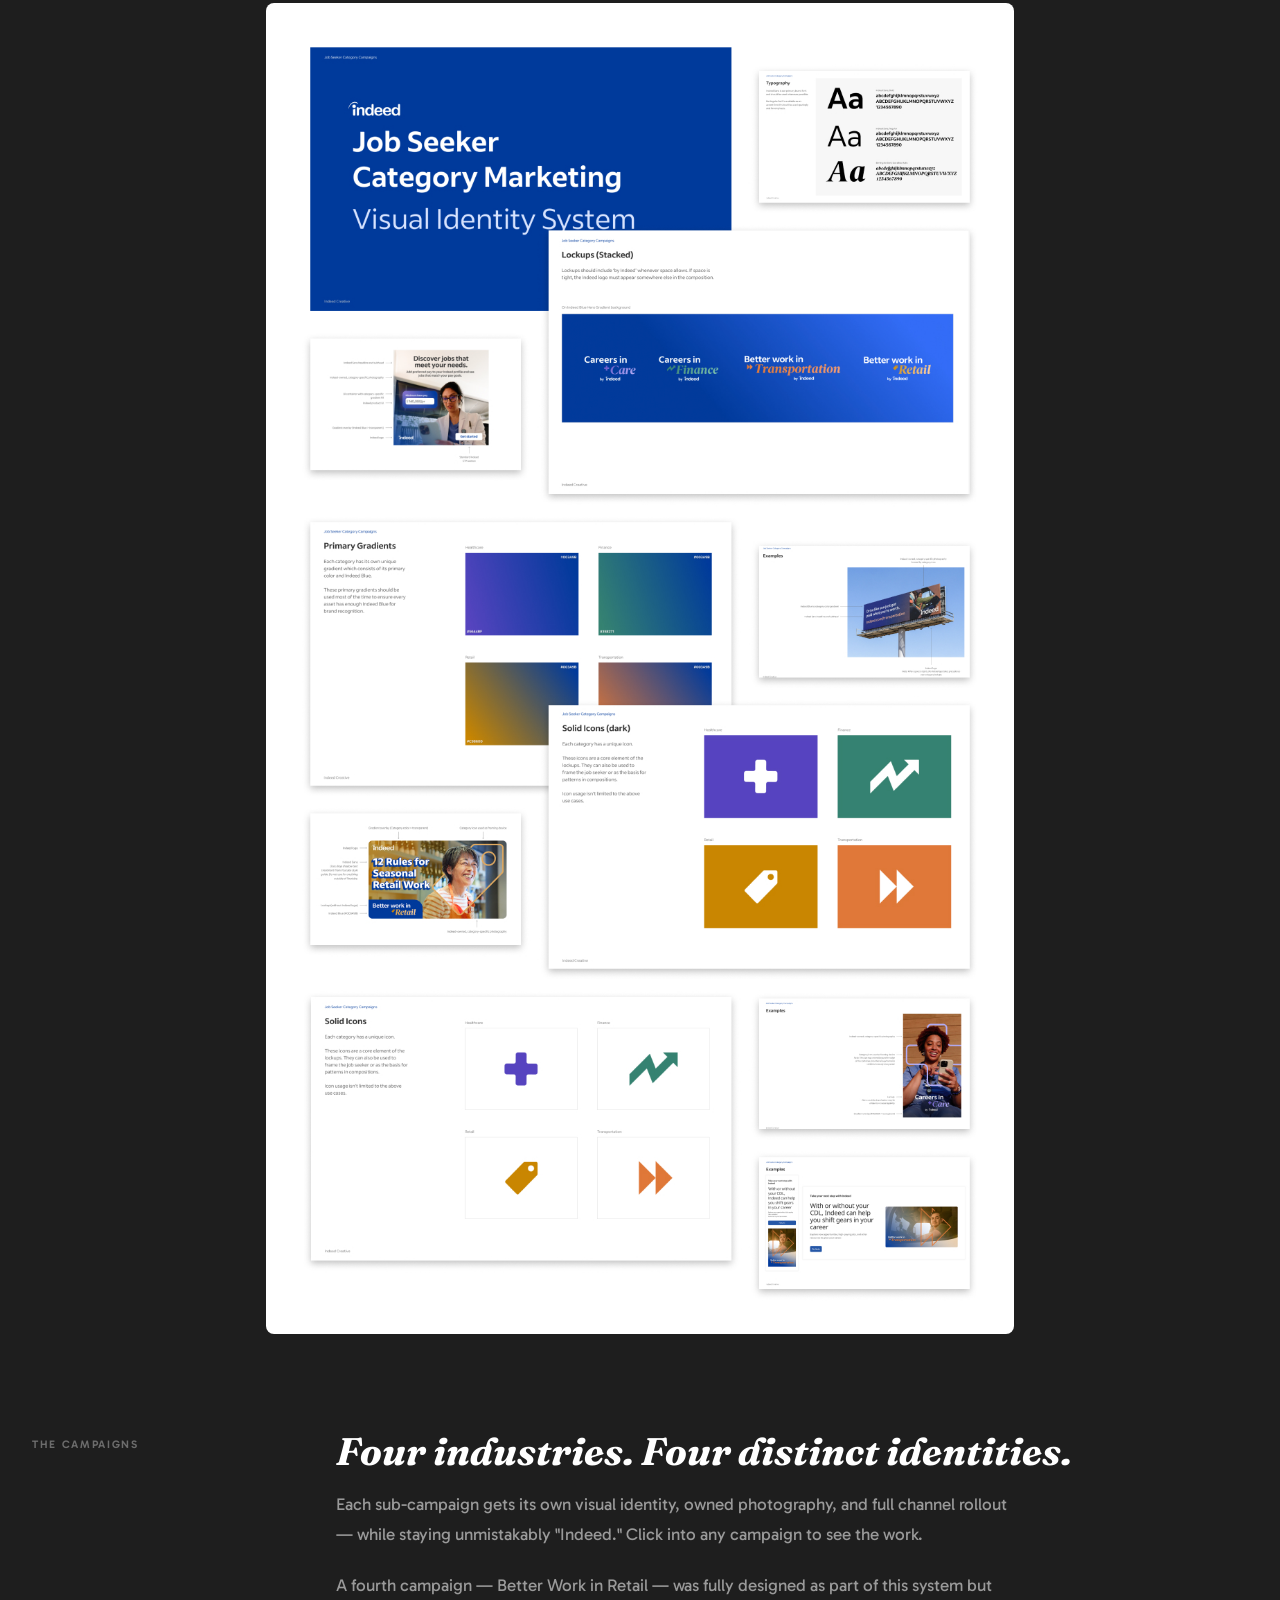
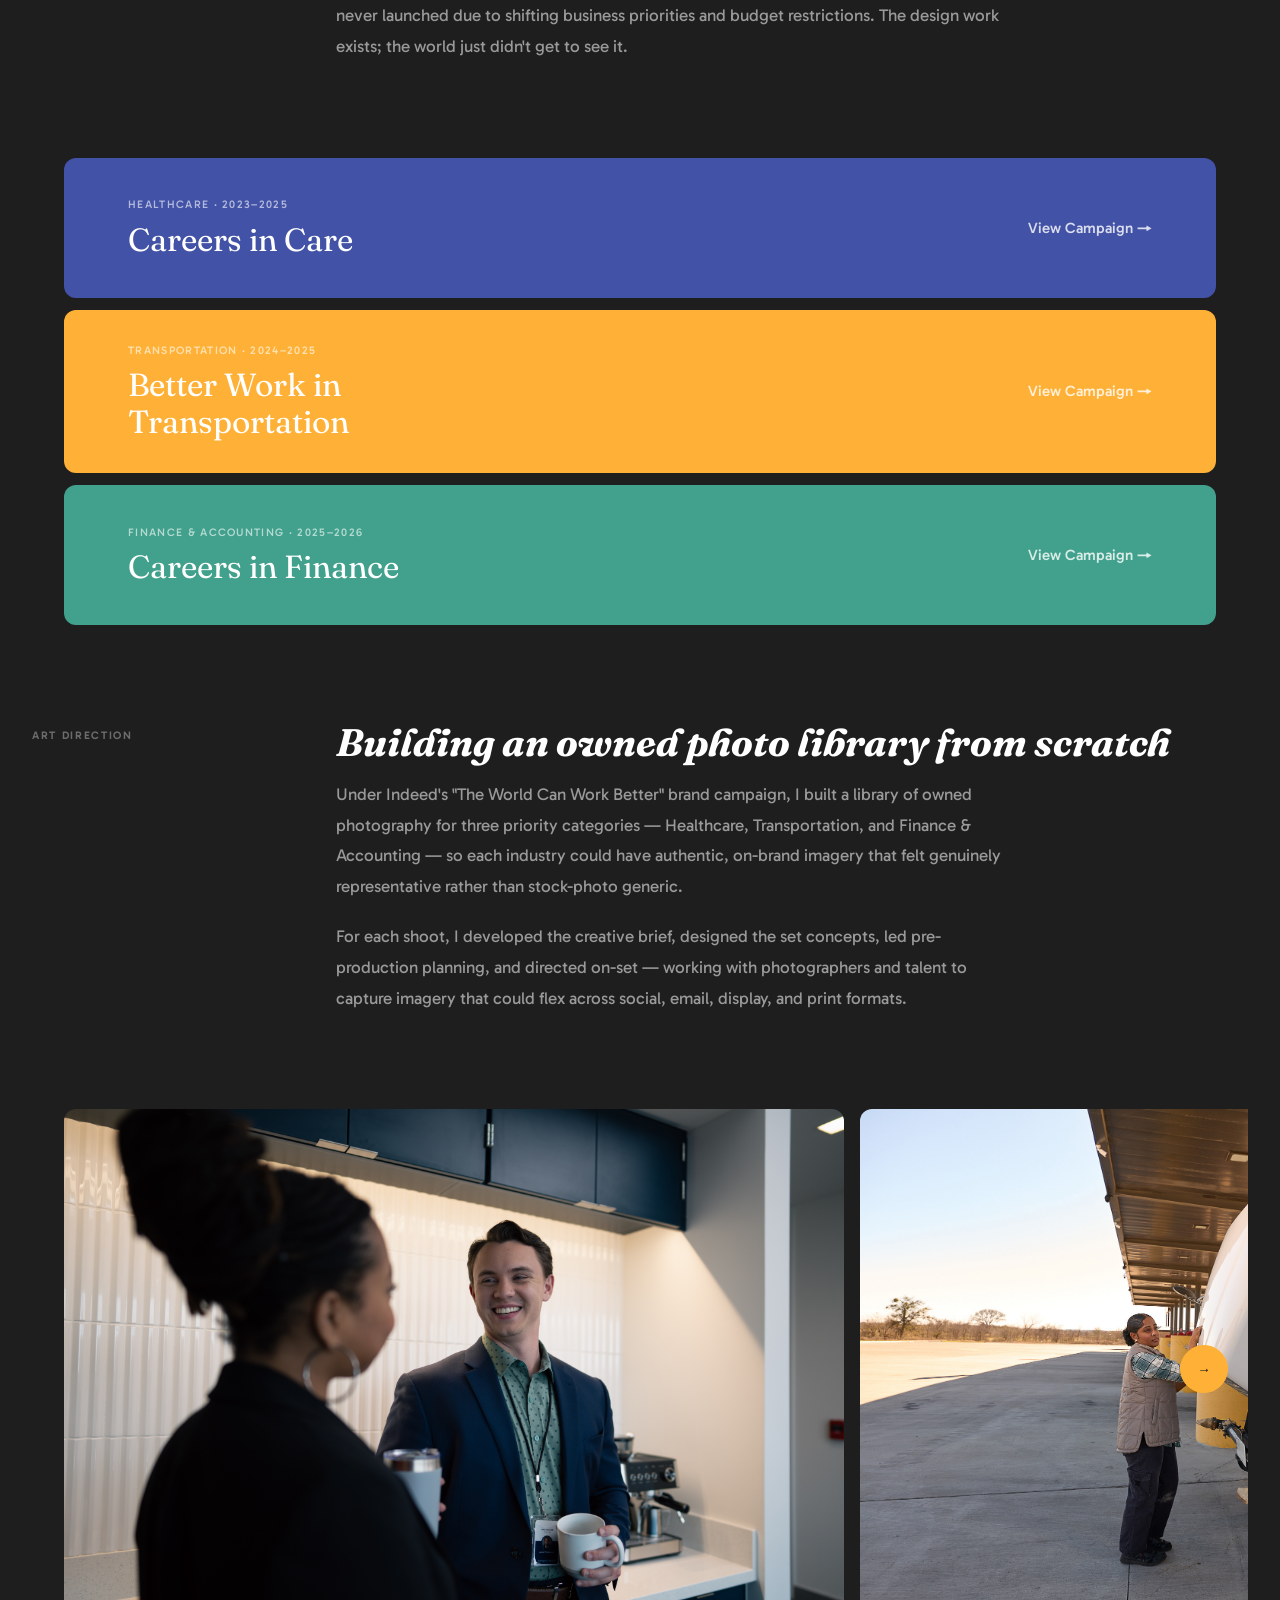
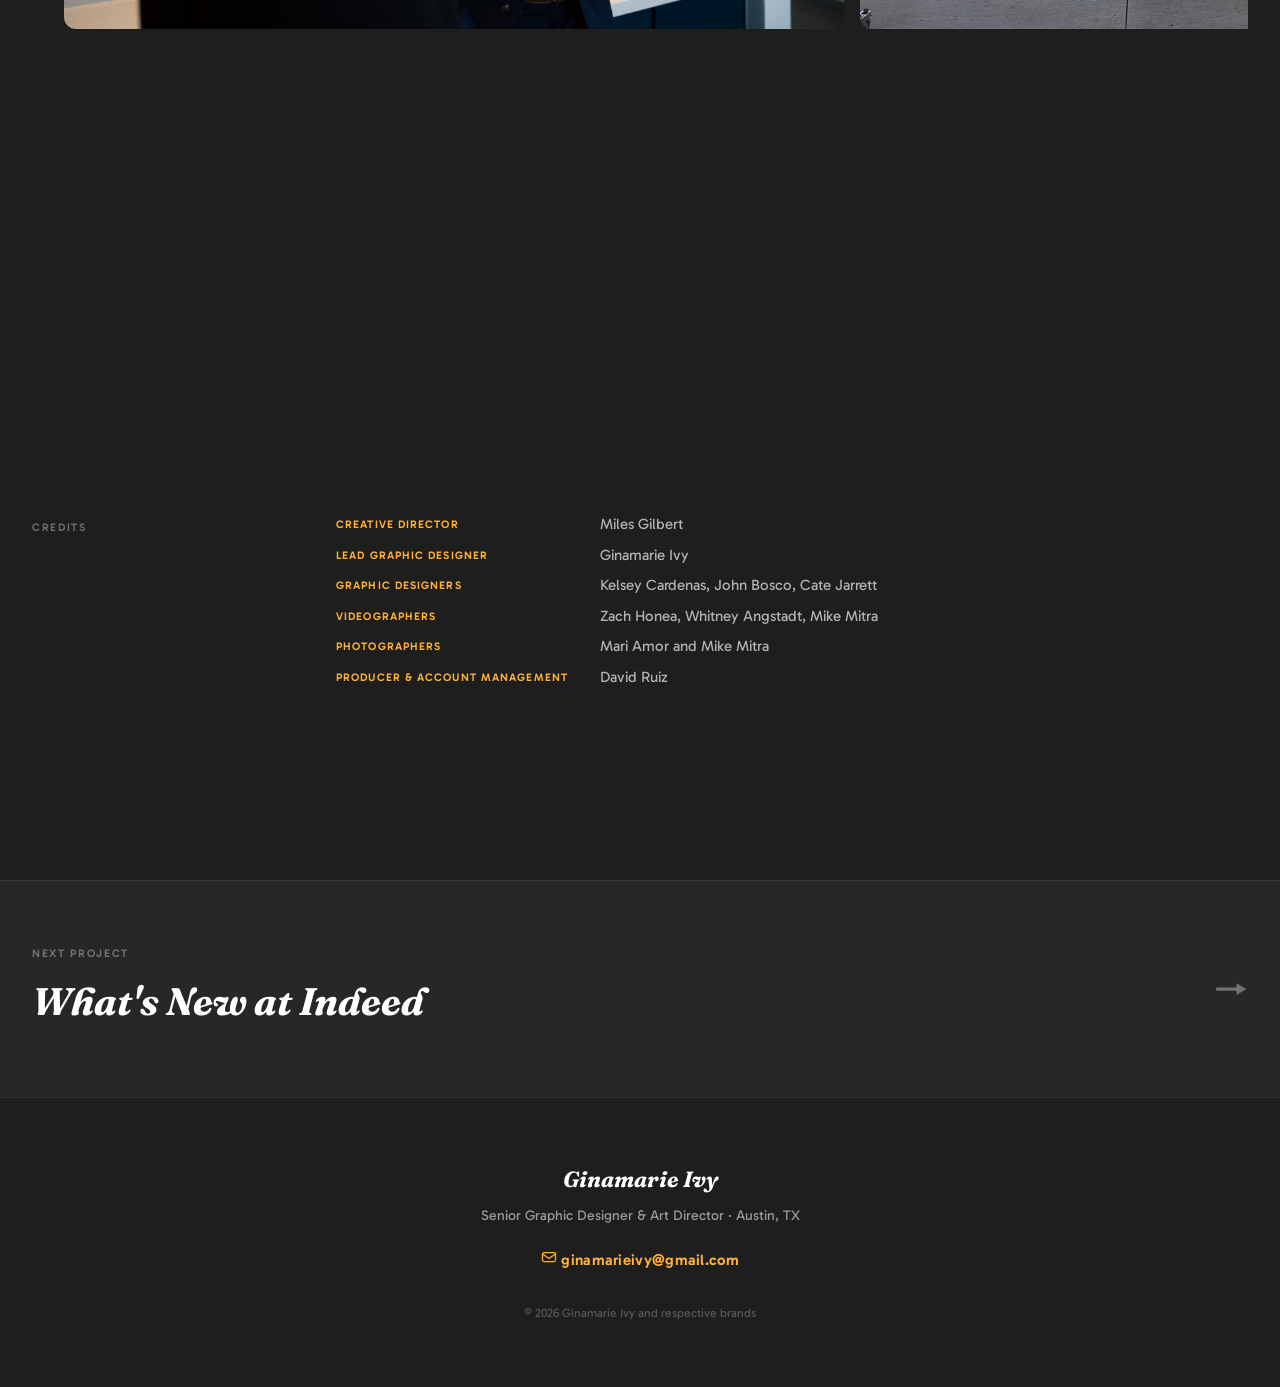
==== commit 6fb409bd: "Added new work to Hog Queen, updated RTW with links." ====
--- a/category-campaigns/index.html
+++ b/category-campaigns/index.html
@@ -335,6 +335,21 @@
       </div>
     </div>
 
+    <!-- Credits -->
+    <div class="cs-section fade-up">
+      <p class="cs-section__label">Credits</p>
+      <div class="cs-section__content">
+        <dl class="cs-credits">
+          <dt>Creative Director</dt><dd>Miles Gilbert</dd>
+          <dt>Lead Graphic Designer</dt><dd>Ginamarie Ivy</dd>
+          <dt>Graphic Designers</dt><dd>Kelsey Cardenas, John Bosco, Cate Jarrett</dd>
+          <dt>Videographers</dt><dd>Zach Honea, Whitney Angstadt, Mike Mitra</dd>
+          <dt>Photographers</dt><dd>Mari Amor and Mike Mitra</dd>
+          <dt>Producer &amp; Account Management</dt><dd>David Ruiz</dd>
+        </dl>
+      </div>
+    </div>
+
   </div>
 
   <!-- NEXT PROJECT -->
--- a/css/style.css
+++ b/css/style.css
@@ -804,6 +804,33 @@
   margin-bottom: 0;
 }
 
+/* Credits */
+.cs-credits {
+  display: grid;
+  grid-template-columns: auto 1fr;
+  column-gap: var(--space-md);
+  row-gap: 0.5rem;
+  margin: 0;
+  padding: 0;
+  list-style: none;
+}
+.cs-credits dt {
+  font-family: var(--font-body);
+  font-size: 0.6875rem;
+  font-weight: 600;
+  letter-spacing: 0.1em;
+  text-transform: uppercase;
+  color: var(--amber);
+  padding-top: 0.175rem;
+  white-space: nowrap;
+}
+.cs-credits dd {
+  margin: 0;
+  color: rgba(255, 255, 255, 0.65);
+  font-size: 0.9375rem;
+  line-height: 1.5;
+}
+
 /* Gallery */
 .cs-gallery {
   padding: var(--space-md) var(--space-md) var(--space-xl);
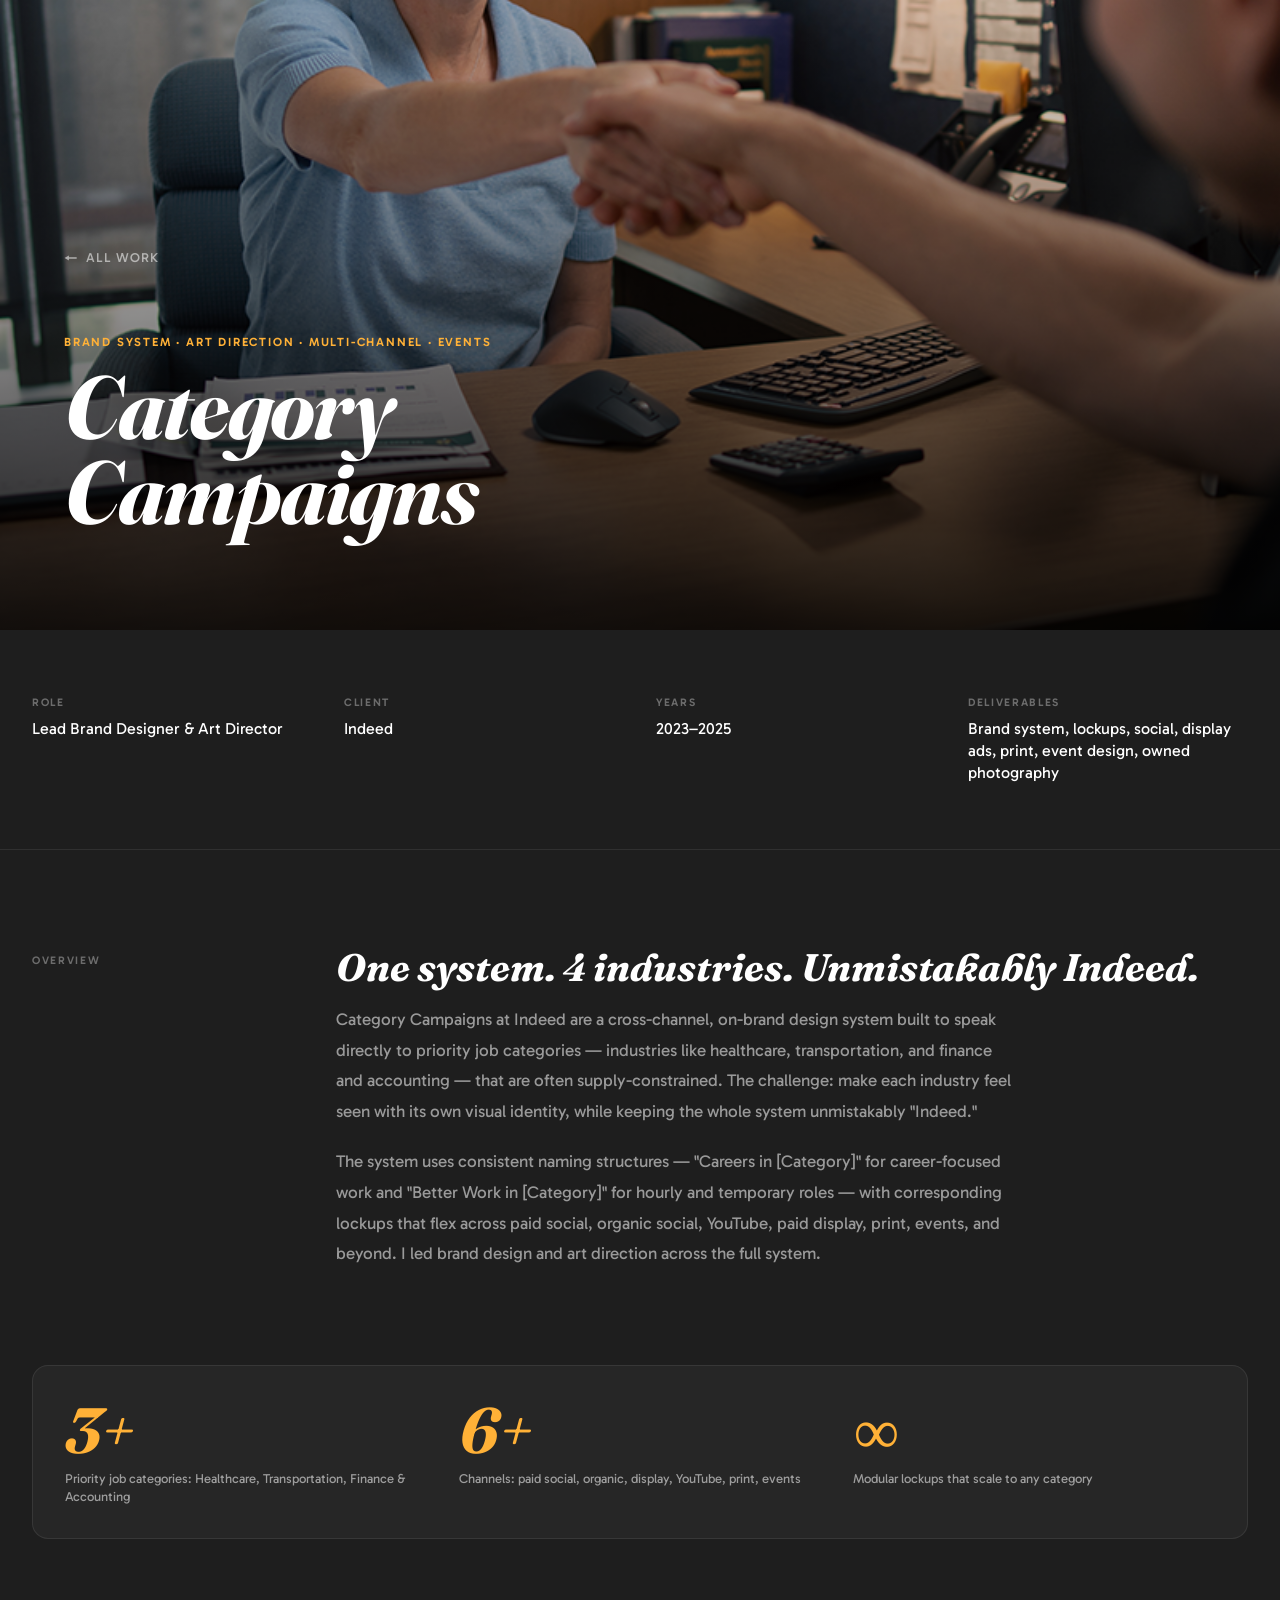
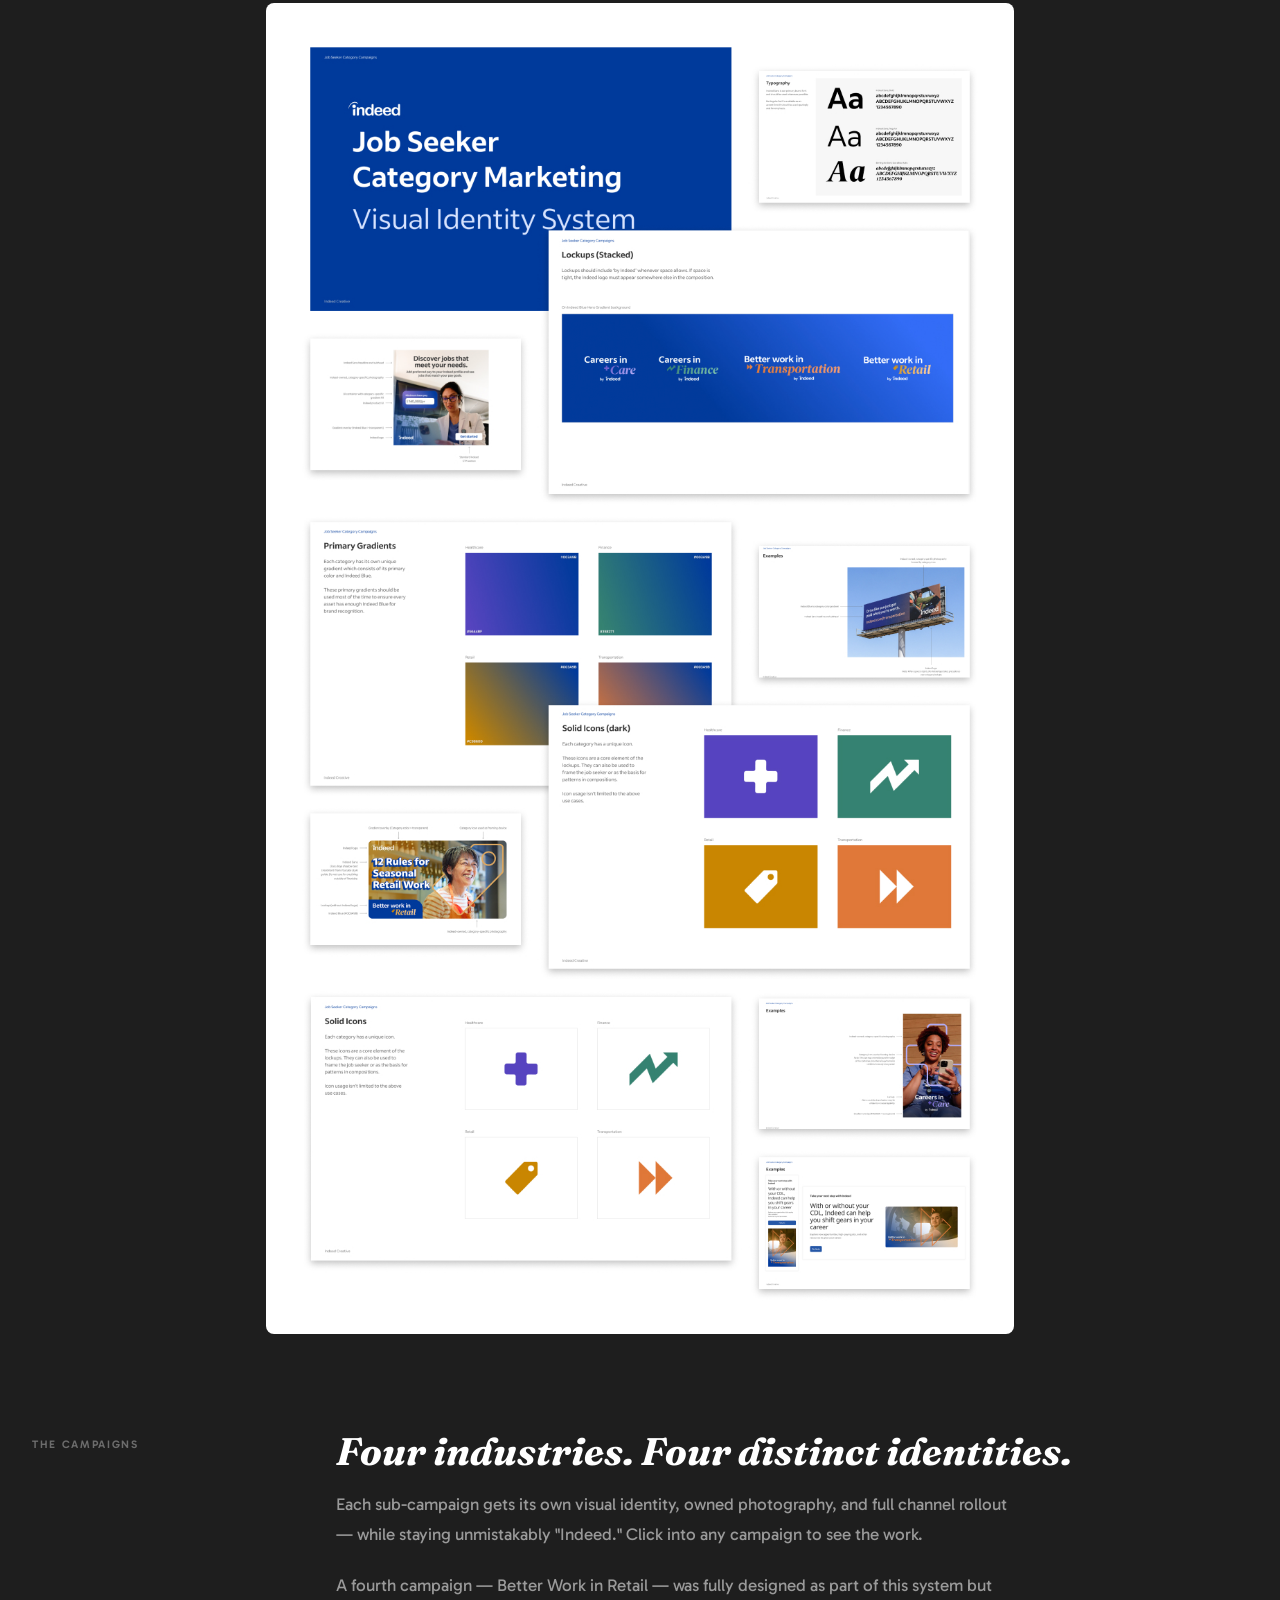
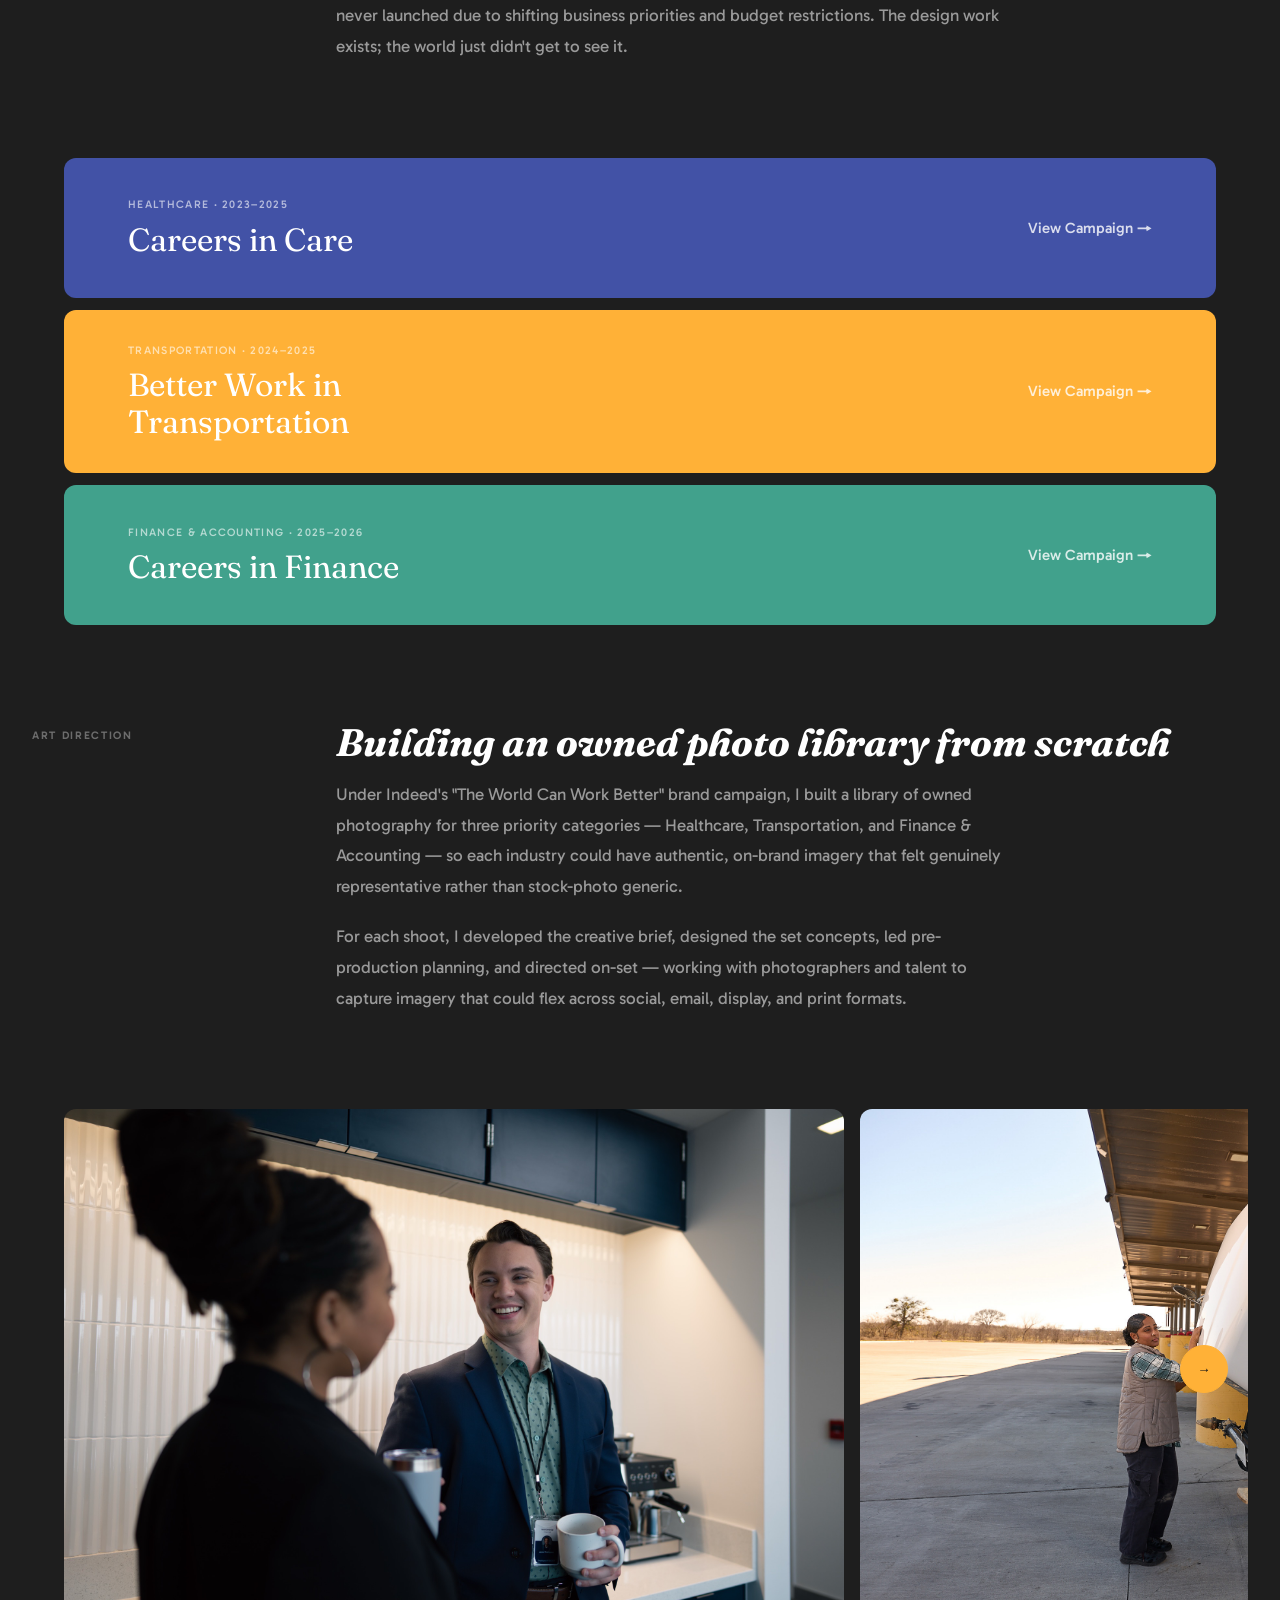
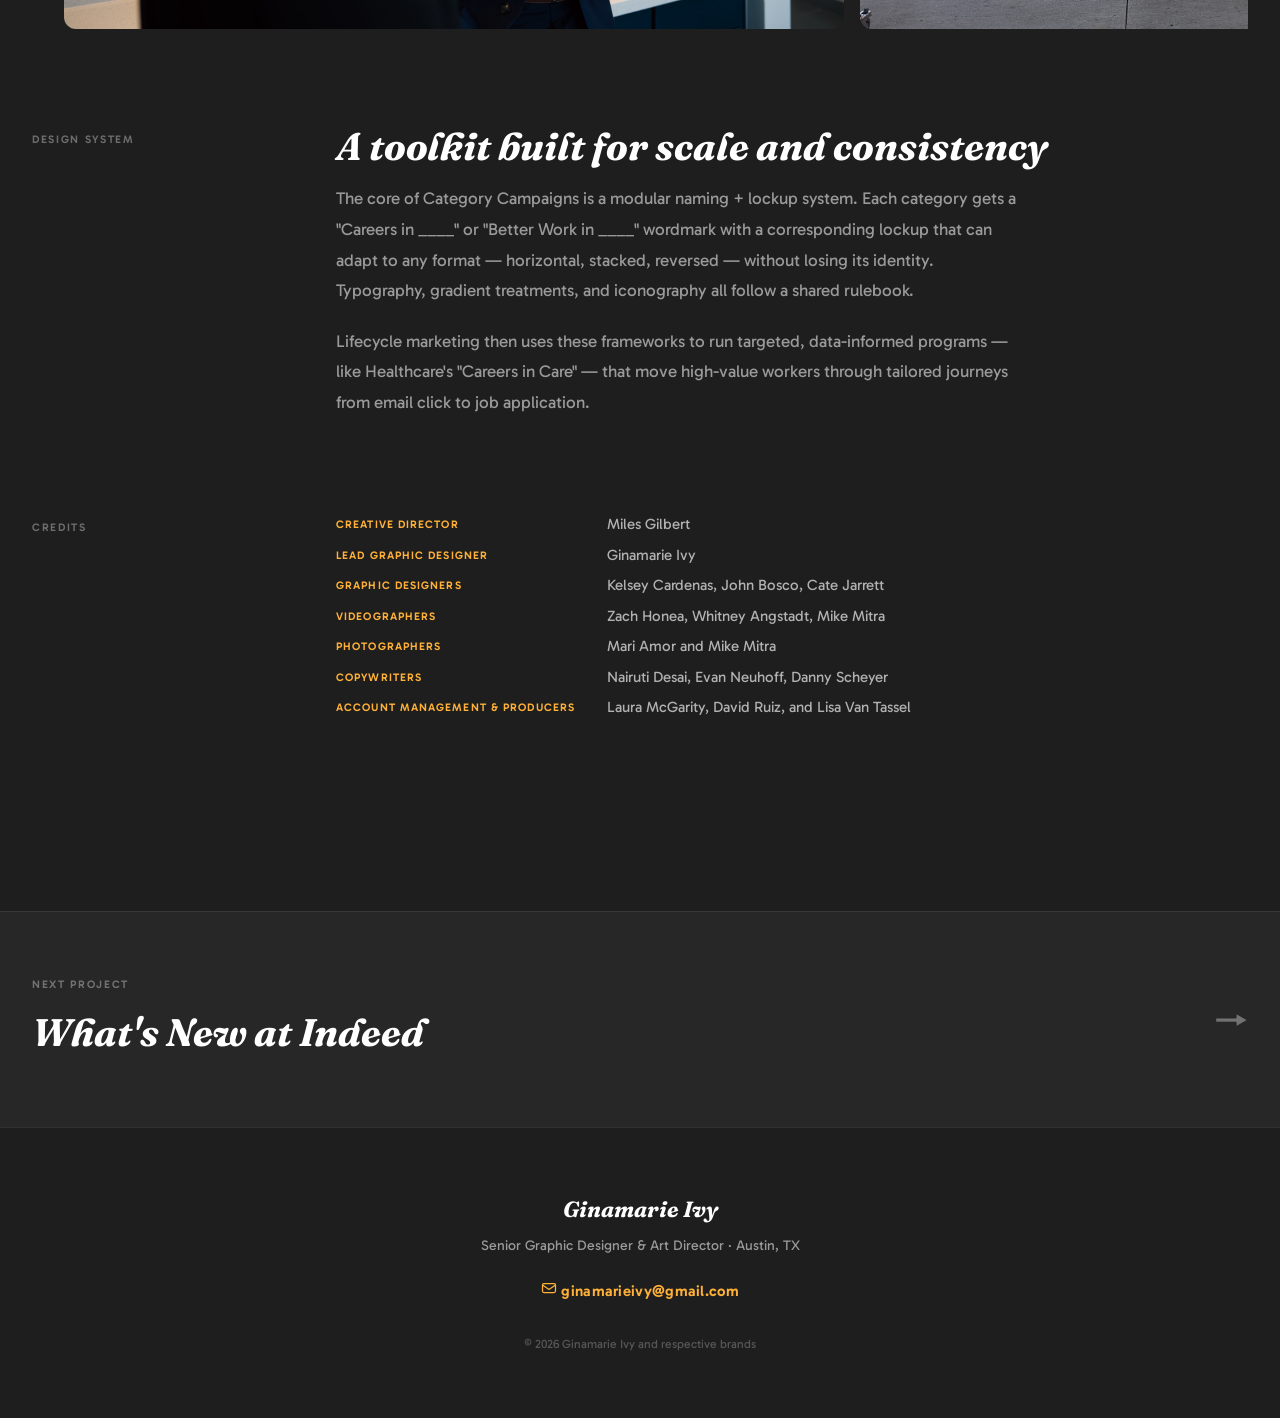
==== commit f85dfdb8: "Updated credit names to category campaigns case study page." ====
--- a/category-campaigns/index.html
+++ b/category-campaigns/index.html
@@ -345,7 +345,8 @@
           <dt>Graphic Designers</dt><dd>Kelsey Cardenas, John Bosco, Cate Jarrett</dd>
           <dt>Videographers</dt><dd>Zach Honea, Whitney Angstadt, Mike Mitra</dd>
           <dt>Photographers</dt><dd>Mari Amor and Mike Mitra</dd>
-          <dt>Producer &amp; Account Management</dt><dd>David Ruiz</dd>
+          <dt>Copywriters</dt><dd>Nairuti Desai, Evan Neuhoff, Danny Scheyer</dd>
+          <dt>Account Management &amp; Producers</dt><dd>Laura McGarity, David Ruiz, and Lisa Van Tassel</dd>
         </dl>
       </div>
     </div>
